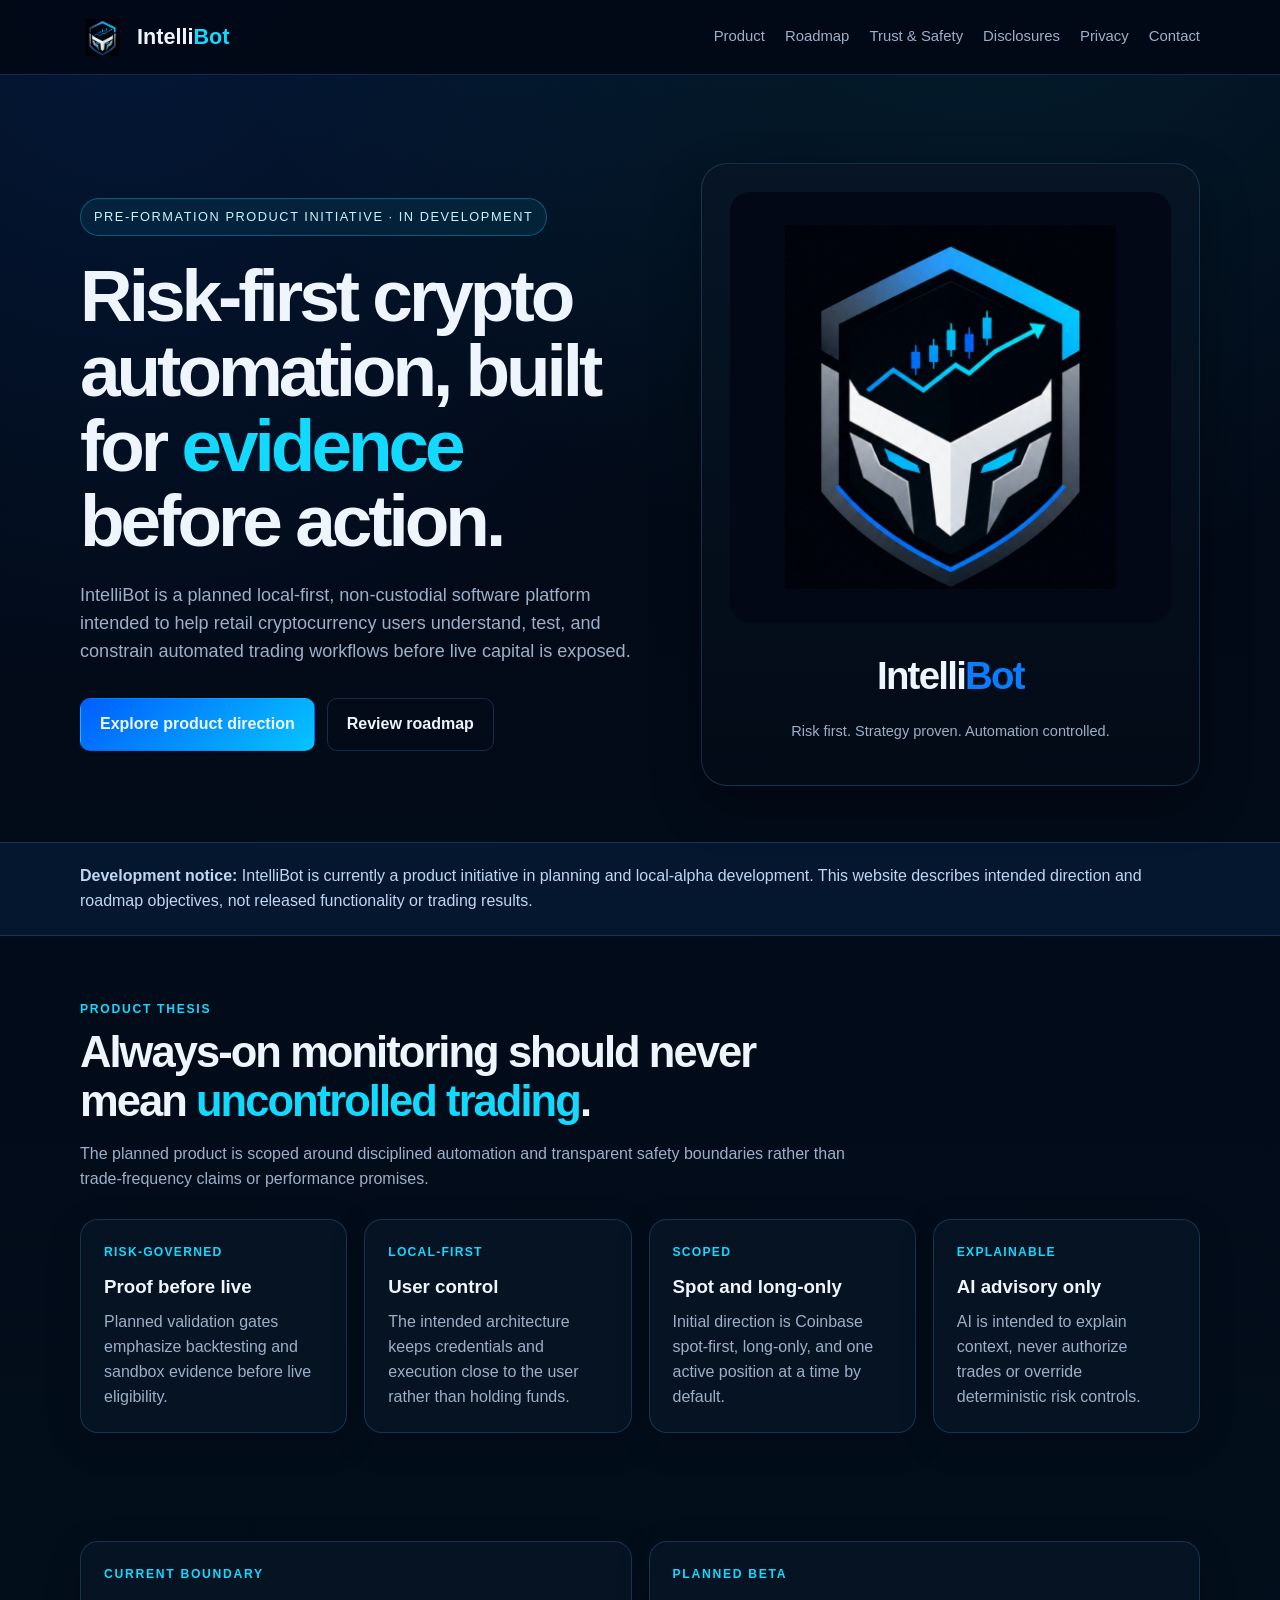
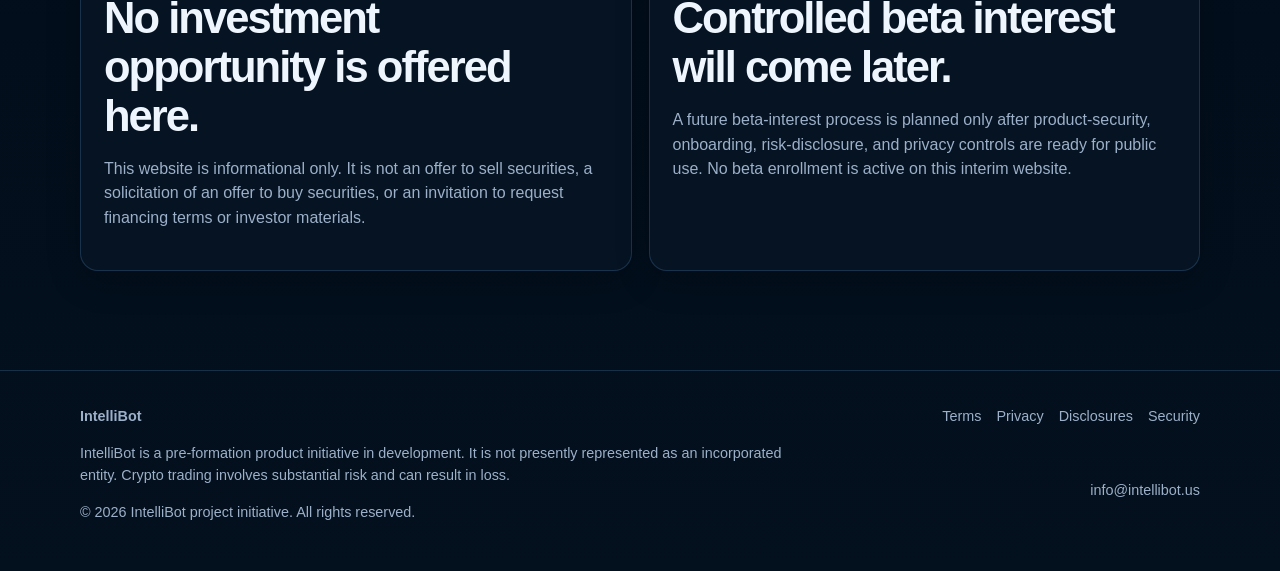
==== index.html @ dc8e767e "initial commit initial commit" ====
<!doctype html>
<html lang="en">
<head>
<meta charset="utf-8"><meta name="viewport" content="width=device-width, initial-scale=1">
<title>Risk-First Crypto Automation in Development | IntelliBot</title>
<meta name="description" content="IntelliBot is a pre-formation risk-first crypto automation product initiative in development.">
<link rel="icon" href="assets/favicon.png">
<link rel="stylesheet" href="assets/style.css">
</head>
<body>
<header class="site-header">
  <nav class="wrap nav-shell" aria-label="Primary navigation">
    <a class="brand" href="./" aria-label="IntelliBot home">
      <img src="assets/intellibot-emblem.png" alt="">
      <span>Intelli<strong>Bot</strong></span>
    </a>
    <button class="mobile-toggle" type="button" aria-expanded="false" aria-controls="site-navigation" data-nav-toggle>
      <span class="sr-only">Open navigation menu</span>
      <span class="hamburger" aria-hidden="true"><span></span><span></span><span></span></span>
    </button>
    <div class="links" id="site-navigation" data-mobile-nav>
      <a href="product/">Product</a>
      <a href="roadmap/">Roadmap</a>
      <a href="trust/">Trust &amp; Safety</a>
      <a href="disclosures/">Disclosures</a>
      <a href="privacy/">Privacy</a>
      <a href="contact/">Contact</a>
    </div>
  </nav>
</header>

<main>
<section class="hero">
 <div class="wrap hero-grid">
  <div>
   <span class="chip">Pre-formation product initiative · In development</span>
   <h1>Risk-first crypto automation, built for <span>evidence</span> before action.</h1>
   <p class="lead">IntelliBot is a planned local-first, non-custodial software platform intended to help retail cryptocurrency users understand, test, and constrain automated trading workflows before live capital is exposed.</p>
   <div class="actions"><a class="btn primary" href="product/">Explore product direction</a><a class="btn" href="roadmap/">Review roadmap</a></div>
  </div>
  <div class="logo-card">
    <img src="assets/intellibot-emblem.png" alt="IntelliBot risk-first automation emblem">
    <div class="wordmark">Intelli<strong>Bot</strong></div>
    <p class="subtle">Risk first. Strategy proven. Automation controlled.</p>
  </div>
 </div>
</section>
<div class="banner"><div class="wrap"><strong>Development notice:</strong> IntelliBot is currently a product initiative in planning and local-alpha development. This website describes intended direction and roadmap objectives, not released functionality or trading results.</div></div>
<section>
 <div class="wrap">
  <div class="section-heading"><div class="kicker">Product thesis</div><h2>Always-on monitoring should never mean <span>uncontrolled trading</span>.</h2><p>The planned product is scoped around disciplined automation and transparent safety boundaries rather than trade-frequency claims or performance promises.</p></div>
  <div class="grid four">
   <article class="card"><div class="tag">Risk-governed</div><h3>Proof before live</h3><p>Planned validation gates emphasize backtesting and sandbox evidence before live eligibility.</p></article>
   <article class="card"><div class="tag">Local-first</div><h3>User control</h3><p>The intended architecture keeps credentials and execution close to the user rather than holding funds.</p></article>
   <article class="card"><div class="tag">Scoped</div><h3>Spot and long-only</h3><p>Initial direction is Coinbase spot-first, long-only, and one active position at a time by default.</p></article>
   <article class="card"><div class="tag">Explainable</div><h3>AI advisory only</h3><p>AI is intended to explain context, never authorize trades or override deterministic risk controls.</p></article>
  </div>
 </div>
</section>
<section>
 <div class="wrap grid two">
  <div class="panel"><div class="kicker">Current boundary</div><h2>No investment opportunity is offered here.</h2><p>This website is informational only. It is not an offer to sell securities, a solicitation of an offer to buy securities, or an invitation to request financing terms or investor materials.</p></div>
  <div class="panel"><div class="kicker">Planned beta</div><h2>Controlled beta interest will come later.</h2><p>A future beta-interest process is planned only after product-security, onboarding, risk-disclosure, and privacy controls are ready for public use. No beta enrollment is active on this interim website.</p></div>
 </div>
</section>
</main>

<footer>
 <div class="wrap footer-grid">
  <div>
   <strong>IntelliBot</strong>
   <p>IntelliBot is a pre-formation product initiative in development. It is not presently represented as an incorporated entity. Crypto trading involves substantial risk and can result in loss.</p>
   <p>© 2026 IntelliBot project initiative. All rights reserved.</p>
  </div>
  <div class="footer-links"><a href="terms/">Terms</a><a href="privacy/">Privacy</a><a href="disclosures/">Disclosures</a><a href="trust/">Security</a><a href="mailto:info@intellibot.us">info@intellibot.us</a></div>
 </div>
</footer>
<script src="assets/navigation.js" defer></script></body></html>
---- assets/style.css ----
:root {
  --bg: #020816;
  --panel: #071525;
  --panel2: #091c30;
  --line: rgba(78, 132, 182, .28);
  --text: #eef5fd;
  --muted: #9cb0c9;
  --blue: #0b78ff;
  --cyan: #13d9ff;
  --green: #38d996;
  --warning: #ffc85c;
  --max: 1120px;
  --shadow: 0 20px 50px rgba(0,0,0,.32);
}
* { box-sizing: border-box; }
html { scroll-behavior: smooth; }
body {
  margin: 0; color: var(--text); font-family: Inter, Segoe UI, Arial, sans-serif;
  background: radial-gradient(circle at 76% -10%, rgba(19,217,255,.13), transparent 31%),
              radial-gradient(circle at 10% 0%, rgba(11,120,255,.14), transparent 28%),
              linear-gradient(180deg, #020816 0%, #03101d 100%);
  line-height: 1.55;
}
a { color: inherit; text-decoration: none; }
a.inline { color: var(--cyan); }
.wrap { width: min(var(--max), calc(100% - 42px)); margin: 0 auto; }
.site-header {
  position: sticky; top: 0; z-index: 10; background: rgba(2,8,22,.9);
  backdrop-filter: blur(15px); border-bottom: 1px solid var(--line);
}
.nav-shell { min-height: 74px; display:flex; align-items:center; justify-content:space-between; gap:20px; position:relative; }
.brand { display:flex; align-items:center; gap:12px; font-size:1.35rem; font-weight:760; }
.brand img { width:45px; height:45px; object-fit:cover; border-radius:10px; }
.brand strong { color: var(--cyan); }
.links { display:flex; flex-wrap:wrap; gap:20px; font-size:.93rem; color:var(--muted); align-items:center; }
.links a { min-height:44px; display:inline-flex; align-items:center; }
.links a:hover, .links a:focus-visible { color:var(--text); }
.mobile-toggle { display:none; min-height:46px; min-width:46px; align-items:center; justify-content:center; border:1px solid var(--line); border-radius:11px; background:rgba(7,21,37,.9); color:var(--text); cursor:pointer; }
.hamburger { width:21px; display:grid; gap:4px; }
.hamburger span { display:block; height:2px; background:var(--cyan); border-radius:99px; transition:transform .16s ease, opacity .16s ease; }
.mobile-toggle[aria-expanded="true"] .hamburger span:nth-child(1) { transform:translateY(6px) rotate(45deg); }
.mobile-toggle[aria-expanded="true"] .hamburger span:nth-child(2) { opacity:0; }
.mobile-toggle[aria-expanded="true"] .hamburger span:nth-child(3) { transform:translateY(-6px) rotate(-45deg); }
.sr-only { position:absolute; width:1px; height:1px; padding:0; margin:-1px; overflow:hidden; clip:rect(0,0,0,0); white-space:nowrap; border:0; }
.hero { padding:88px 0 56px; }
.hero-grid { display:grid; grid-template-columns:1.06fr .94fr; gap:58px; align-items:center; }
.chip {
  display:inline-block; font-size:.8rem; text-transform:uppercase; letter-spacing:.12em;
  color:#c5f6ff; border:1px solid rgba(19,217,255,.32); background:rgba(19,217,255,.08);
  padding:8px 13px; border-radius:999px; margin-bottom:22px;
}
h1 { margin:0; font-size:clamp(2.55rem,5.7vw,4.85rem); line-height:1.03; letter-spacing:-.055em; }
h1 span, h2 span { color:var(--cyan); }
h2 { margin:0; font-size:clamp(1.85rem,3.4vw,2.75rem); line-height:1.12; letter-spacing:-.045em; }
h3 { margin:0 0 8px; font-size:1.17rem; }
.lead { color:var(--muted); font-size:1.13rem; max-width:700px; margin:23px 0 0; }
.actions { display:flex; gap:12px; margin-top:33px; flex-wrap:wrap; }
.btn {
  padding:13px 19px; border-radius:10px; border:1px solid var(--line); font-weight:650;
  transition:all .17s; display:inline-flex; align-items:center; justify-content:center;
}
.btn.primary { background:linear-gradient(135deg, #005eff, #07c4ff); border-color:transparent; }
.btn:hover { transform:translateY(-1px); border-color:rgba(19,217,255,.55); }
.logo-card { border:1px solid var(--line); background:linear-gradient(180deg,rgba(7,21,37,.92),rgba(3,12,23,.92)); padding:28px; border-radius:26px; box-shadow:var(--shadow); text-align:center; }
.logo-card img { width:min(100%, 450px); max-height:430px; object-fit:cover; border-radius:20px; }
.wordmark { font-size:clamp(2.1rem,3vw,2.65rem); font-weight:760; letter-spacing:-.045em; margin-top:16px; }
.wordmark strong { color:#087dff; }
.notice { border:1px solid rgba(255,200,92,.34); background:rgba(255,200,92,.08); border-radius:15px; color:#e9d5a9; padding:17px 19px; }
.notice strong { color:var(--warning); }
section { padding:54px 0; }
.section-heading { max-width:790px; margin-bottom:28px; }
.kicker { color:var(--cyan); font-size:.76rem; font-weight:700; letter-spacing:.14em; text-transform:uppercase; margin-bottom:10px; }
.section-heading p, .card p, .panel p { color:var(--muted); }
.grid { display:grid; gap:17px; }
.two { grid-template-columns:repeat(2, minmax(0, 1fr)); }
.three { grid-template-columns:repeat(3, minmax(0, 1fr)); }
.four { grid-template-columns:repeat(4, minmax(0, 1fr)); }
.card, .panel { background:rgba(7,21,37,.82); border:1px solid var(--line); border-radius:18px; padding:23px; box-shadow:0 10px 35px rgba(0,0,0,.18); }
.card p { margin:9px 0 0; }
.tag { color:var(--cyan); font-size:.76rem; text-transform:uppercase; letter-spacing:.1em; font-weight:700; margin-bottom:10px; }
ul.clean { list-style:none; margin:17px 0 0; padding:0; display:grid; gap:11px; color:var(--muted); }
ul.clean li { position:relative; padding-left:23px; }
ul.clean li::before { content:""; position:absolute; left:0; top:.62em; width:8px; height:8px; border-radius:99px; background:linear-gradient(135deg,var(--blue),var(--cyan)); }
.table { overflow:auto; border-radius:18px; border:1px solid var(--line); }
table { width:100%; border-collapse:collapse; min-width:690px; background:rgba(7,21,37,.82); }
th, td { text-align:left; padding:15px 16px; border-bottom:1px solid var(--line); vertical-align:top; }
th { color:#d5e8fd; text-transform:uppercase; font-size:.78rem; letter-spacing:.09em; background:rgba(9,28,48,.86); }
td { color:var(--muted); }
.banner { margin:0 0 10px; padding:21px 0; border-top:1px solid var(--line); border-bottom:1px solid var(--line); background:rgba(8,31,61,.62); color:#bfd7f3; }
footer { border-top:1px solid var(--line); margin-top:45px; padding:34px 0; color:var(--muted); font-size:.9rem; }
.footer-grid { display:grid; grid-template-columns:1.35fr .65fr; gap:26px; }
.footer-links { display:flex; gap:15px; flex-wrap:wrap; justify-content:flex-end; }
.page-head { padding:74px 0 40px; }
.page-head .lead { max-width:840px; }
.subtle { color:var(--muted); font-size:.91rem; }


/* Responsive behavior: the layout adapts to viewport width rather than guessing device type. */
@media (max-width: 900px) {
  body.nav-open { overflow: hidden; }
  .wrap { width: min(var(--max), calc(100% - 32px)); }
  .nav-shell { min-height: 70px; }
  .mobile-toggle { display:inline-flex; }
  .links {
    display:none;
    position:absolute;
    top:calc(100% + 10px);
    left:0;
    right:0;
    flex-direction:column;
    align-items:stretch;
    gap:4px;
    padding:10px;
    background:rgba(4,13,26,.98);
    border:1px solid var(--line);
    border-radius:15px;
    box-shadow:var(--shadow);
  }
  .links.open { display:flex; }
  .links a {
    padding:10px 12px;
    border-radius:9px;
    color:var(--muted);
  }
  .links a:hover, .links a:focus-visible {
    color:var(--text);
    background:rgba(13,126,255,.12);
  }
  .hero { padding:46px 0 42px; }
  .hero-grid, .two, .three, .four, .footer-grid { grid-template-columns:1fr; }
  .hero-grid { gap:32px; }
  .hero-grid > div:first-child { order:2; }
  .hero-grid .logo-card { order:1; padding:20px; max-width:540px; margin:0 auto; }
  .logo-card img { max-height:330px; }
  .section-heading { margin-bottom:23px; }
  section { padding:42px 0; }
  .footer-links { justify-content:flex-start; }
  .table { -webkit-overflow-scrolling:touch; position:relative; }
  table { min-width:620px; }
}

@media (max-width: 600px) {
  .wrap { width:calc(100% - 26px); }
  .brand { font-size:1.2rem; }
  .brand img { width:42px; height:42px; }
  .hero { padding:32px 0 34px; }
  h1 { font-size:clamp(2.05rem, 11.5vw, 2.75rem); }
  h2 { font-size:clamp(1.55rem, 8vw, 2rem); }
  .lead { font-size:1rem; line-height:1.55; margin-top:18px; }
  .chip { font-size:.69rem; letter-spacing:.09em; padding:7px 10px; margin-bottom:17px; }
  .actions { display:grid; margin-top:25px; }
  .btn { width:100%; min-height:49px; }
  .logo-card { border-radius:20px; }
  .logo-card img { max-height:250px; }
  .wordmark { font-size:2.05rem; }
  .card, .panel { padding:19px; border-radius:15px; }
  .notice { padding:14px 15px; font-size:.91rem; }
  .banner { font-size:.9rem; padding:16px 0; }
  section { padding:34px 0; }
  th, td { padding:12px 13px; font-size:.92rem; }
  table { min-width:560px; }
  footer { margin-top:30px; padding:27px 0; }
}

@media (prefers-reduced-motion: reduce) {
  *, *::before, *::after { scroll-behavior:auto; transition:none !important; animation:none !important; }
}
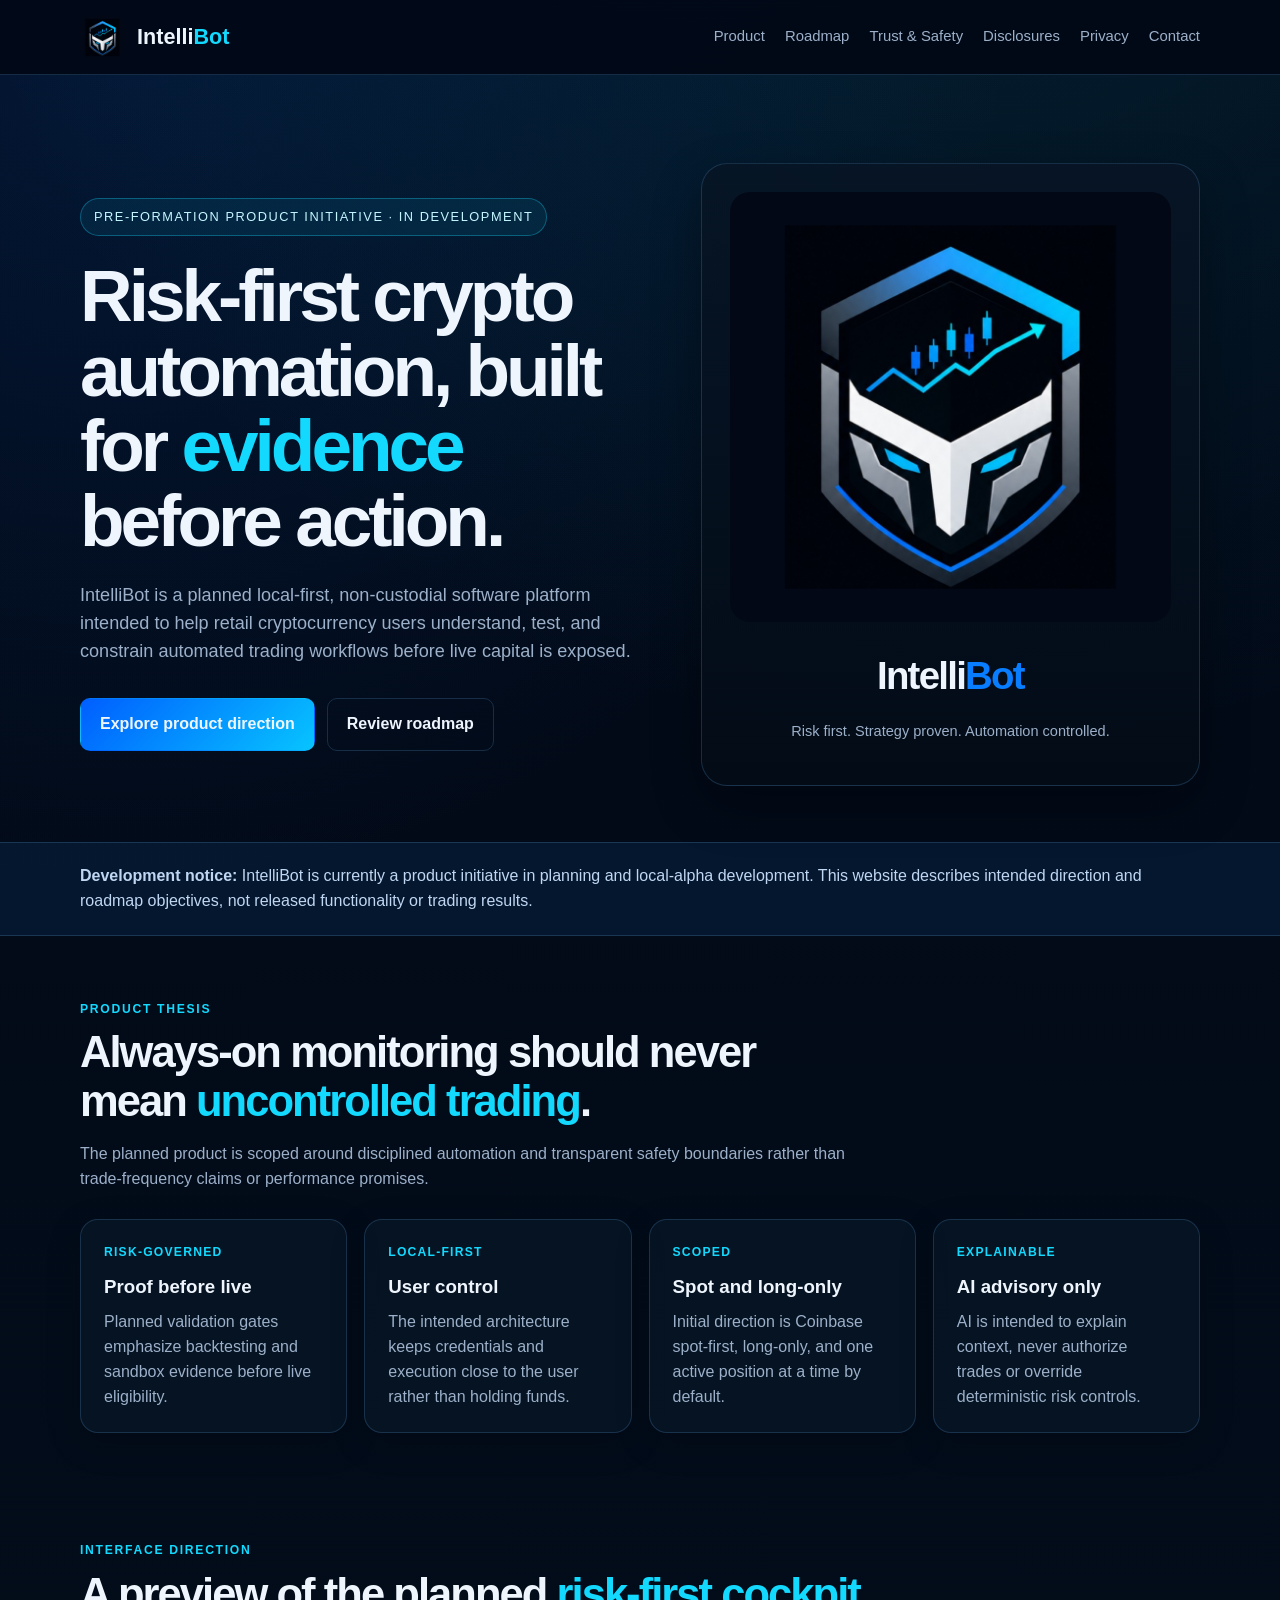
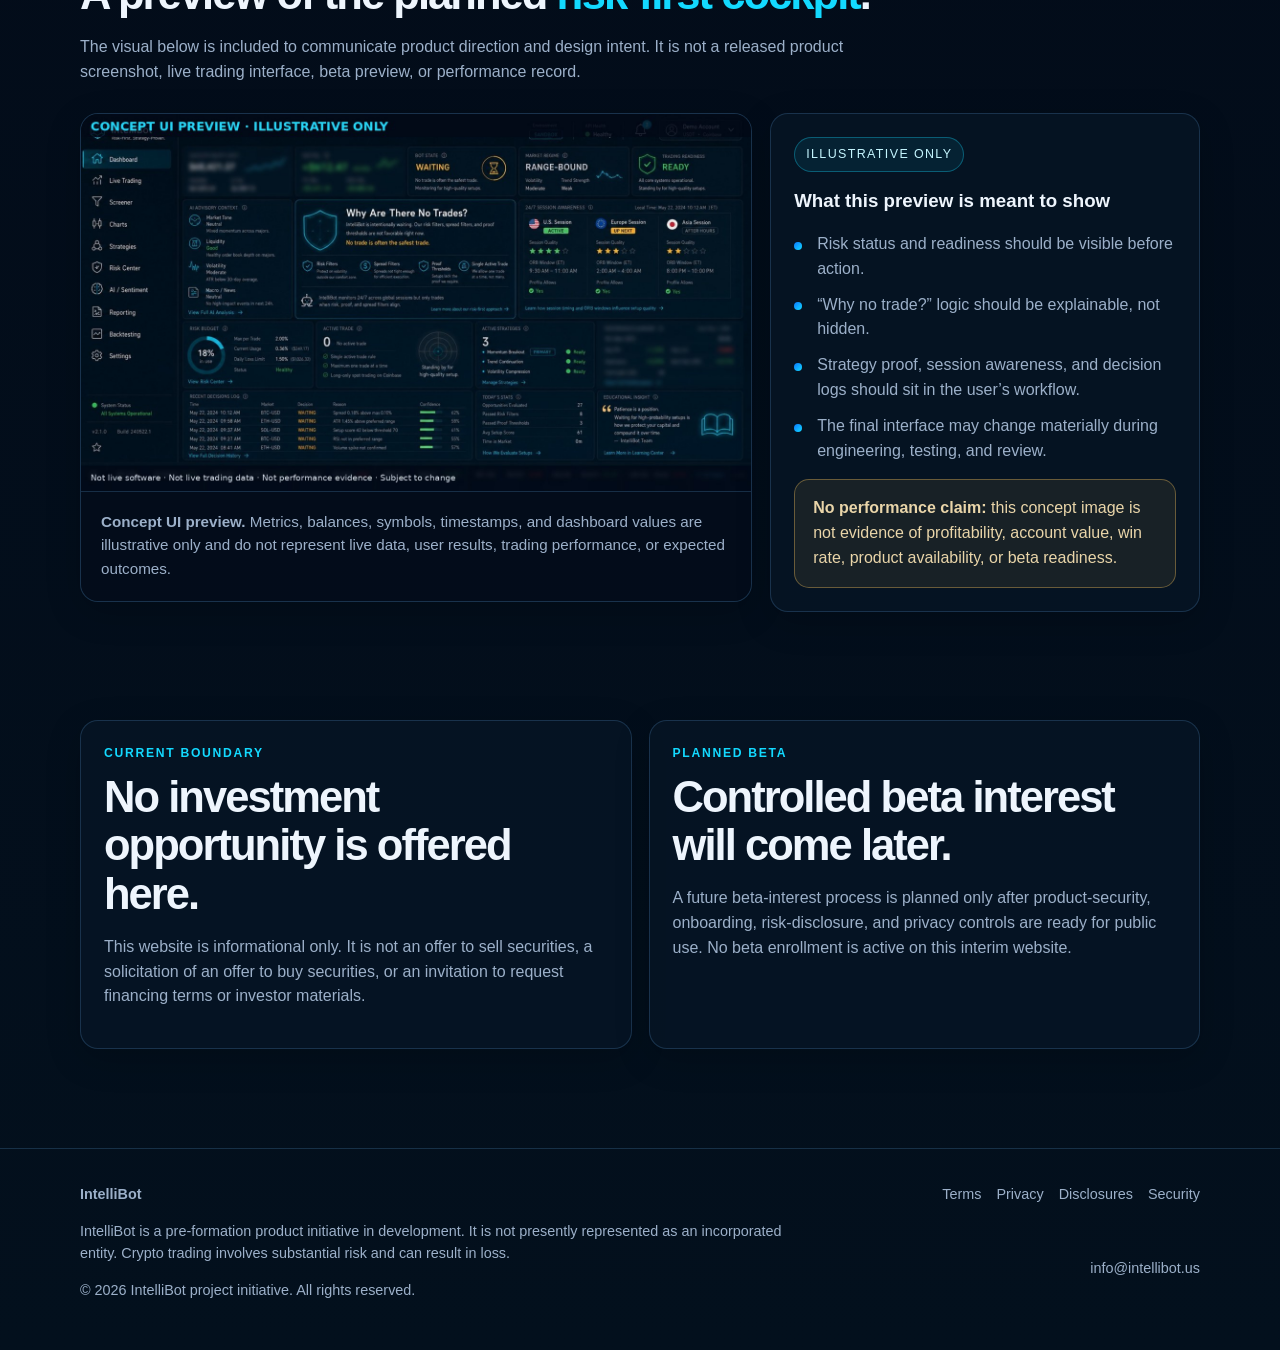
==== commit 6b4a2bbc: "third commit third commit" ====
--- a/index.html
+++ b/index.html
@@ -57,6 +57,34 @@
   </div>
  </div>
 </section>
+
+<section>
+ <div class="wrap">
+  <div class="section-heading">
+    <div class="kicker">Interface direction</div>
+    <h2>A preview of the planned <span>risk-first cockpit</span>.</h2>
+    <p>The visual below is included to communicate product direction and design intent. It is not a released product screenshot, live trading interface, beta preview, or performance record.</p>
+  </div>
+  <div class="concept-grid">
+    <article class="panel visual-panel">
+      <img class="concept-image" src="assets/interface-concept-dashboard.jpg" alt="Concept UI preview of IntelliBot dashboard direction with illustrative trading cockpit layout">
+      <div class="visual-caption"><strong>Concept UI preview.</strong> Metrics, balances, symbols, timestamps, and dashboard values are illustrative only and do not represent live data, user results, trading performance, or expected outcomes.</div>
+    </article>
+    <aside class="panel">
+      <div class="concept-label">Illustrative only</div>
+      <h3>What this preview is meant to show</h3>
+      <ul class="clean">
+        <li>Risk status and readiness should be visible before action.</li>
+        <li>“Why no trade?” logic should be explainable, not hidden.</li>
+        <li>Strategy proof, session awareness, and decision logs should sit in the user’s workflow.</li>
+        <li>The final interface may change materially during engineering, testing, and review.</li>
+      </ul>
+      <div class="concept-disclaimer"><strong>No performance claim:</strong> this concept image is not evidence of profitability, account value, win rate, product availability, or beta readiness.</div>
+    </aside>
+  </div>
+ </div>
+</section>
+
 <section>
  <div class="wrap grid two">
   <div class="panel"><div class="kicker">Current boundary</div><h2>No investment opportunity is offered here.</h2><p>This website is informational only. It is not an offer to sell securities, a solicitation of an offer to buy securities, or an invitation to request financing terms or investor materials.</p></div>
--- a/assets/style.css
+++ b/assets/style.css
@@ -165,3 +165,146 @@
 @media (prefers-reduced-motion: reduce) {
   *, *::before, *::after { scroll-behavior:auto; transition:none !important; animation:none !important; }
 }
+
+
+/* V5 product and roadmap professional-page extensions */
+.pro-head { padding-bottom: 32px; }
+.status-strip {
+  display:grid;
+  grid-template-columns:repeat(4, minmax(0, 1fr));
+  gap:12px;
+  margin-top:32px;
+}
+.status-strip > div {
+  border:1px solid var(--line);
+  border-radius:16px;
+  padding:16px;
+  background:linear-gradient(180deg, rgba(7,21,37,.86), rgba(4,14,26,.86));
+  box-shadow:0 10px 30px rgba(0,0,0,.18);
+}
+.status-strip strong { display:block; color:#dff7ff; font-size:.82rem; text-transform:uppercase; letter-spacing:.09em; margin-bottom:7px; }
+.status-strip span { display:block; color:var(--muted); font-size:.93rem; line-height:1.45; }
+.feature-panel p + p { margin-top:12px; }
+.strong-list li { color:#c8d9ec; }
+.flow-box {
+  display:flex;
+  flex-wrap:wrap;
+  align-items:center;
+  gap:9px;
+  margin:18px 0;
+  padding:19px;
+  border:1px solid var(--line);
+  border-radius:18px;
+  background:rgba(7,21,37,.82);
+  box-shadow:0 10px 35px rgba(0,0,0,.18);
+}
+.flow-box div {
+  border:1px solid rgba(19,217,255,.28);
+  background:rgba(19,217,255,.07);
+  color:#dff7ff;
+  border-radius:999px;
+  padding:9px 12px;
+  font-size:.88rem;
+  white-space:nowrap;
+}
+.flow-box span { color:var(--cyan); opacity:.85; }
+.surface-grid .card:nth-child(7) { grid-column: span 3; }
+.feature-grid .deep-card { min-height: 210px; }
+.deep-card h3 { font-size:1.22rem; }
+.timeline { display:grid; gap:18px; }
+.timeline-item {
+  display:grid;
+  grid-template-columns:58px 1fr;
+  gap:17px;
+  align-items:start;
+}
+.timeline-marker {
+  width:46px;
+  height:46px;
+  border-radius:50%;
+  display:flex;
+  align-items:center;
+  justify-content:center;
+  color:#eafdff;
+  font-weight:800;
+  border:1px solid rgba(19,217,255,.45);
+  background:linear-gradient(135deg, rgba(11,120,255,.62), rgba(19,217,255,.28));
+  box-shadow:0 0 0 8px rgba(19,217,255,.05);
+}
+.timeline-item.current .timeline-marker { border-color:rgba(56,217,150,.6); background:linear-gradient(135deg, rgba(56,217,150,.55), rgba(19,217,255,.20)); }
+.timeline-content {
+  border:1px solid var(--line);
+  border-radius:18px;
+  padding:22px;
+  background:rgba(7,21,37,.82);
+  box-shadow:0 10px 35px rgba(0,0,0,.18);
+}
+.timeline-content p { color:var(--muted); margin:8px 0 0; }
+.timeline-content ul.clean { margin-top:14px; }
+@media (max-width: 900px) {
+  .status-strip { grid-template-columns:repeat(2, minmax(0, 1fr)); }
+  .surface-grid .card:nth-child(7) { grid-column:auto; }
+}
+@media (max-width: 600px) {
+  .status-strip { grid-template-columns:1fr; }
+  .flow-box div { white-space:normal; width:100%; }
+  .flow-box span { display:none; }
+  .timeline-item { grid-template-columns:1fr; }
+  .timeline-marker { width:42px; height:42px; }
+  .timeline-content { padding:18px; }
+}
+
+/* V6 concept UI preview additions */
+.visual-panel {
+  overflow: hidden;
+  padding: 0;
+}
+.visual-panel img,
+.concept-image {
+  display: block;
+  width: 100%;
+  height: auto;
+}
+.visual-caption {
+  padding: 18px 20px 20px;
+  color: var(--muted);
+  font-size: .95rem;
+  border-top: 1px solid var(--line);
+  background: rgba(2, 8, 22, .58);
+}
+.concept-grid {
+  display: grid;
+  grid-template-columns: minmax(0, 1.22fr) minmax(280px, .78fr);
+  gap: 18px;
+  align-items: start;
+}
+.concept-label {
+  display: inline-flex;
+  align-items: center;
+  gap: 8px;
+  color: #c5f6ff;
+  border: 1px solid rgba(19,217,255,.32);
+  background: rgba(19,217,255,.08);
+  border-radius: 999px;
+  padding: 7px 11px;
+  font-size: .78rem;
+  text-transform: uppercase;
+  letter-spacing: .11em;
+  margin-bottom: 14px;
+}
+.concept-disclaimer {
+  border: 1px solid rgba(255,200,92,.35);
+  background: rgba(255,200,92,.08);
+  color: #e9d5a9;
+  border-radius: 15px;
+  padding: 16px 18px;
+  margin-top: 16px;
+}
+.image-stack {
+  display: grid;
+  gap: 18px;
+}
+@media (max-width: 900px) {
+  .concept-grid { grid-template-columns: 1fr; }
+  .visual-caption { padding: 15px 16px 17px; }
+}
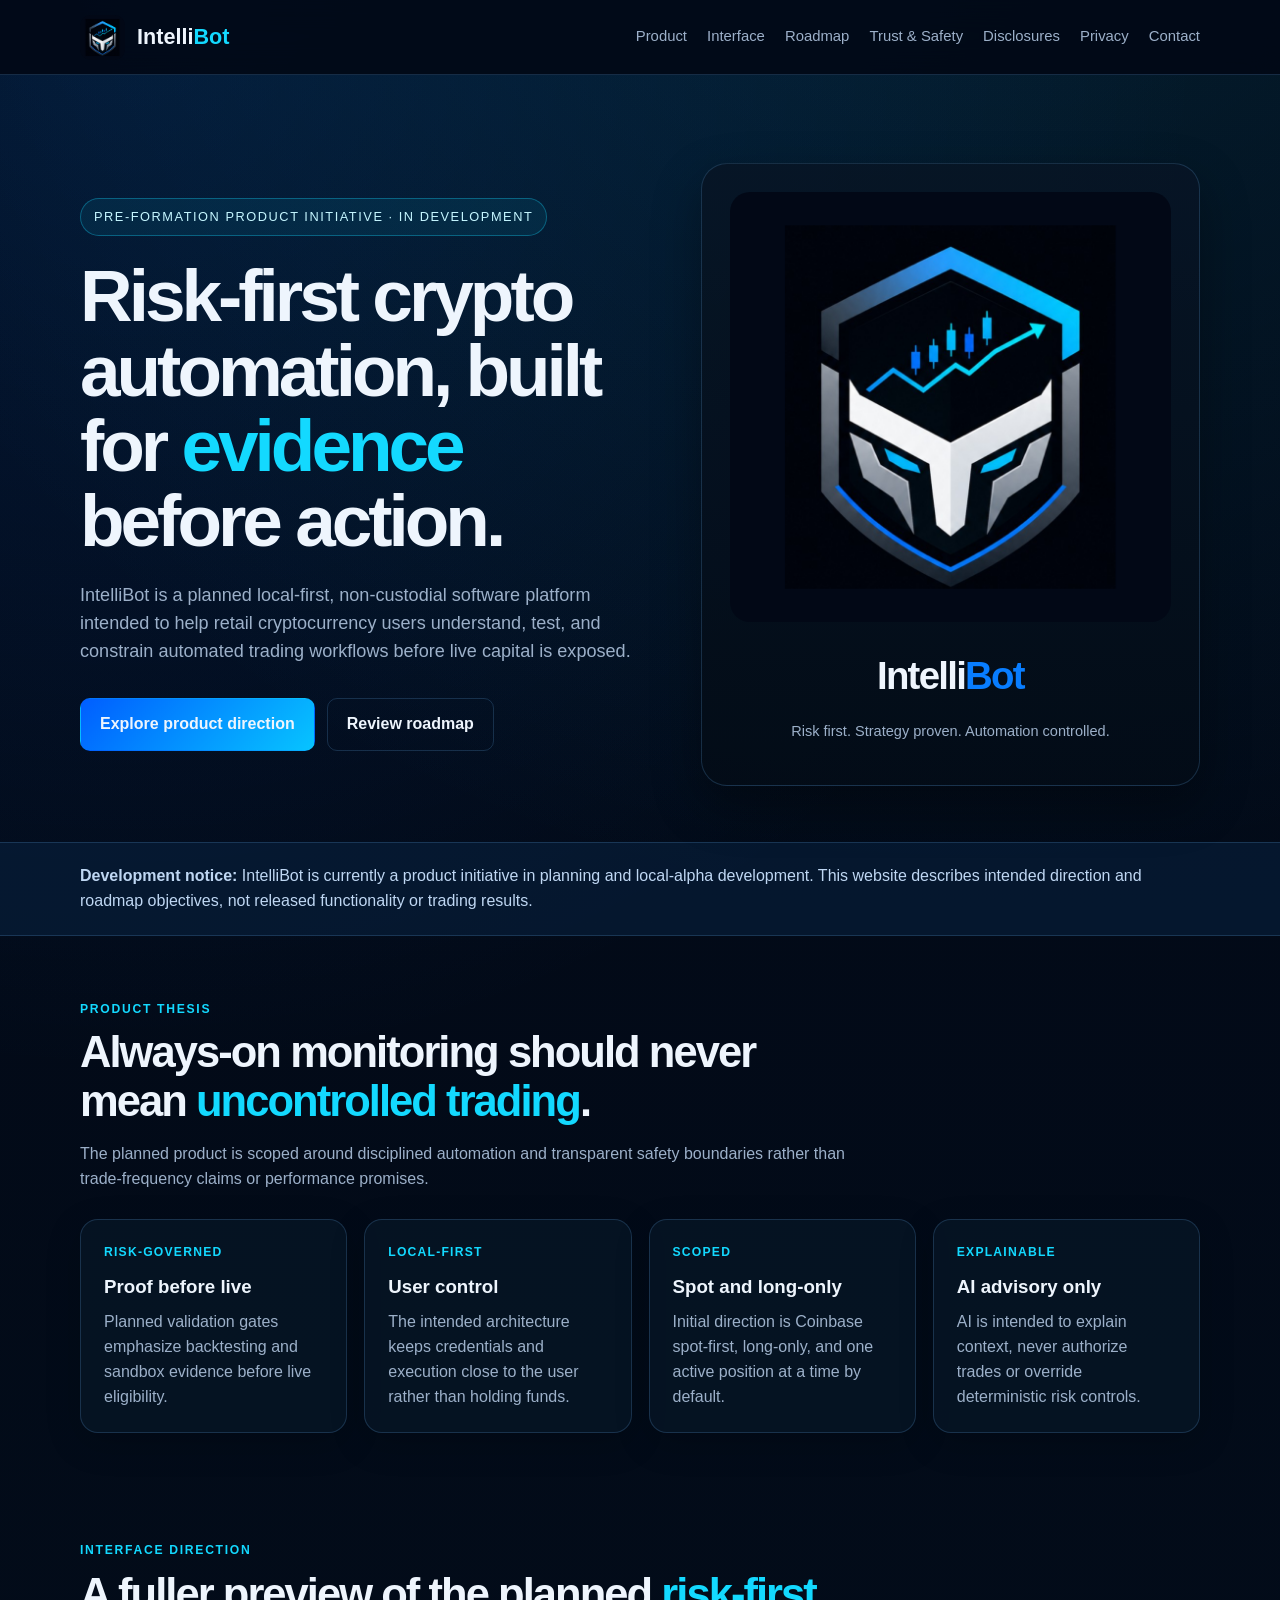
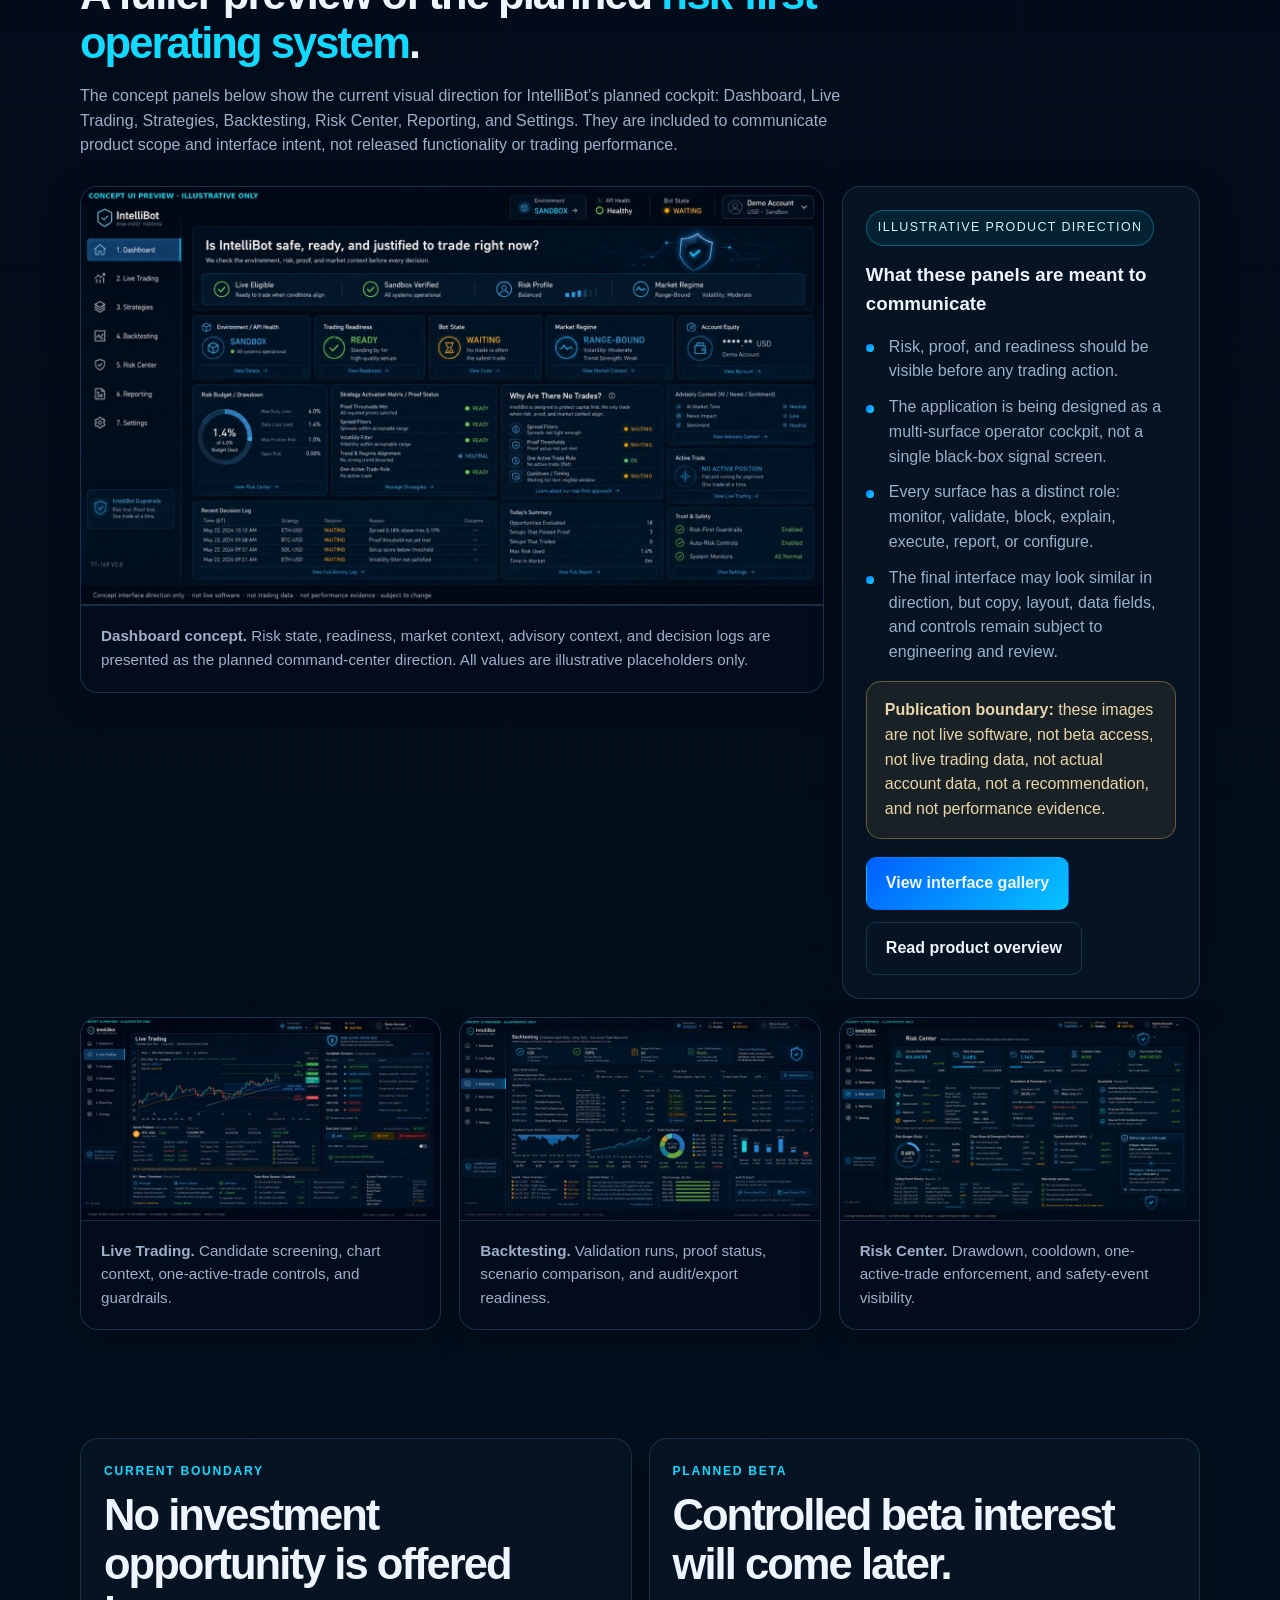
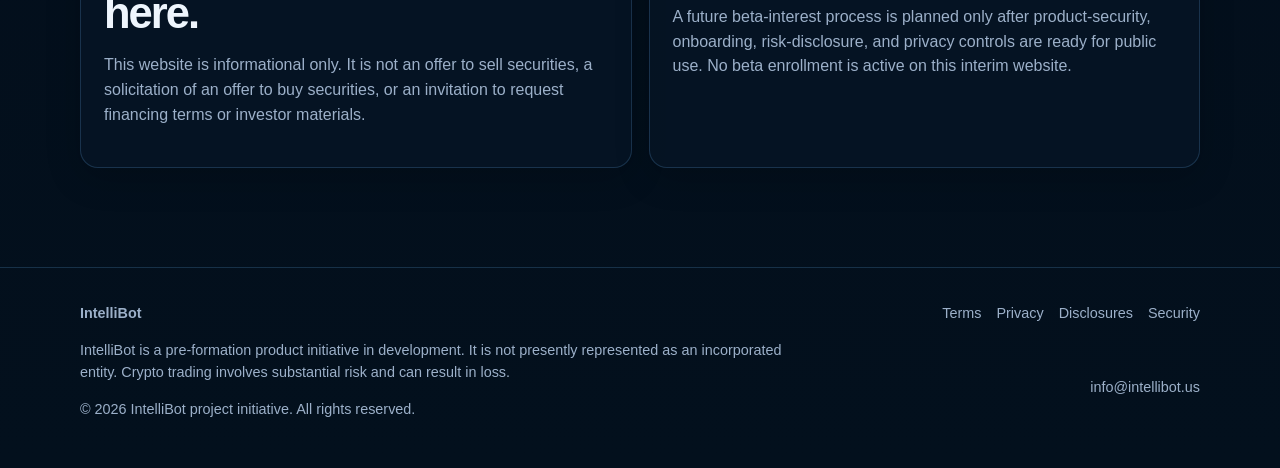
==== commit ee4fc142: "fourth commit fourth commit" ====
--- a/index.html
+++ b/index.html
@@ -20,6 +20,7 @@
     </button>
     <div class="links" id="site-navigation" data-mobile-nav>
       <a href="product/">Product</a>
+      <a href="interface/">Interface</a>
       <a href="roadmap/">Roadmap</a>
       <a href="trust/">Trust &amp; Safety</a>
       <a href="disclosures/">Disclosures</a>
@@ -62,25 +63,33 @@
  <div class="wrap">
   <div class="section-heading">
     <div class="kicker">Interface direction</div>
-    <h2>A preview of the planned <span>risk-first cockpit</span>.</h2>
-    <p>The visual below is included to communicate product direction and design intent. It is not a released product screenshot, live trading interface, beta preview, or performance record.</p>
+    <h2>A fuller preview of the planned <span>risk-first operating system</span>.</h2>
+    <p>The concept panels below show the current visual direction for IntelliBot’s planned cockpit: Dashboard, Live Trading, Strategies, Backtesting, Risk Center, Reporting, and Settings. They are included to communicate product scope and interface intent, not released functionality or trading performance.</p>
   </div>
-  <div class="concept-grid">
-    <article class="panel visual-panel">
-      <img class="concept-image" src="assets/interface-concept-dashboard.jpg" alt="Concept UI preview of IntelliBot dashboard direction with illustrative trading cockpit layout">
-      <div class="visual-caption"><strong>Concept UI preview.</strong> Metrics, balances, symbols, timestamps, and dashboard values are illustrative only and do not represent live data, user results, trading performance, or expected outcomes.</div>
+
+  <div class="showcase-grid">
+    <article class="panel visual-panel showcase-main">
+      <img class="concept-image" src="assets/concept-ui-dashboard.png" alt="Concept UI preview of IntelliBot dashboard risk and readiness cockpit" loading="lazy">
+      <div class="visual-caption"><strong>Dashboard concept.</strong> Risk state, readiness, market context, advisory context, and decision logs are presented as the planned command-center direction. All values are illustrative placeholders only.</div>
     </article>
     <aside class="panel">
-      <div class="concept-label">Illustrative only</div>
-      <h3>What this preview is meant to show</h3>
+      <div class="concept-label">Illustrative product direction</div>
+      <h3>What these panels are meant to communicate</h3>
       <ul class="clean">
-        <li>Risk status and readiness should be visible before action.</li>
-        <li>“Why no trade?” logic should be explainable, not hidden.</li>
-        <li>Strategy proof, session awareness, and decision logs should sit in the user’s workflow.</li>
-        <li>The final interface may change materially during engineering, testing, and review.</li>
+        <li>Risk, proof, and readiness should be visible before any trading action.</li>
+        <li>The application is being designed as a multi-surface operator cockpit, not a single black-box signal screen.</li>
+        <li>Every surface has a distinct role: monitor, validate, block, explain, execute, report, or configure.</li>
+        <li>The final interface may look similar in direction, but copy, layout, data fields, and controls remain subject to engineering and review.</li>
       </ul>
-      <div class="concept-disclaimer"><strong>No performance claim:</strong> this concept image is not evidence of profitability, account value, win rate, product availability, or beta readiness.</div>
+      <div class="concept-disclaimer"><strong>Publication boundary:</strong> these images are not live software, not beta access, not live trading data, not actual account data, not a recommendation, and not performance evidence.</div>
+      <div class="actions compact-actions"><a class="btn primary" href="interface/">View interface gallery</a><a class="btn" href="product/">Read product overview</a></div>
     </aside>
+  </div>
+
+  <div class="mini-gallery">
+    <article class="panel visual-panel"><img class="concept-image" src="assets/concept-ui-live-trading.png" alt="Concept UI preview of IntelliBot live trading cockpit" loading="lazy"><div class="visual-caption"><strong>Live Trading.</strong> Candidate screening, chart context, one-active-trade controls, and guardrails.</div></article>
+    <article class="panel visual-panel"><img class="concept-image" src="assets/concept-ui-backtesting.png" alt="Concept UI preview of IntelliBot backtesting and validation cockpit" loading="lazy"><div class="visual-caption"><strong>Backtesting.</strong> Validation runs, proof status, scenario comparison, and audit/export readiness.</div></article>
+    <article class="panel visual-panel"><img class="concept-image" src="assets/concept-ui-risk-center.png" alt="Concept UI preview of IntelliBot risk center cockpit" loading="lazy"><div class="visual-caption"><strong>Risk Center.</strong> Drawdown, cooldown, one-active-trade enforcement, and safety-event visibility.</div></article>
   </div>
  </div>
 </section>
--- a/assets/style.css
+++ b/assets/style.css
@@ -308,3 +308,49 @@
   .concept-grid { grid-template-columns: 1fr; }
   .visual-caption { padding: 15px 16px 17px; }
 }
+
+
+/* V7 robust concept UI gallery additions */
+.showcase-grid {
+  display: grid;
+  grid-template-columns: minmax(0, 1.35fr) minmax(300px, .65fr);
+  gap: 18px;
+  align-items: start;
+}
+.showcase-main .concept-image {
+  border-bottom: 1px solid var(--line);
+}
+.compact-actions {
+  margin-top: 18px;
+}
+.mini-gallery {
+  display: grid;
+  grid-template-columns: repeat(3, minmax(0, 1fr));
+  gap: 18px;
+  margin-top: 18px;
+}
+.interface-gallery {
+  display: grid;
+  grid-template-columns: repeat(2, minmax(0, 1fr));
+  gap: 18px;
+}
+.interface-gallery .gallery-feature {
+  grid-column: 1 / -1;
+}
+.interface-gallery .visual-caption,
+.mini-gallery .visual-caption {
+  min-height: 84px;
+}
+.visual-panel .concept-image {
+  background: rgba(0,0,0,.25);
+}
+@media (max-width: 900px) {
+  .showcase-grid,
+  .mini-gallery,
+  .interface-gallery {
+    grid-template-columns: 1fr;
+  }
+  .interface-gallery .gallery-feature {
+    grid-column: auto;
+  }
+}
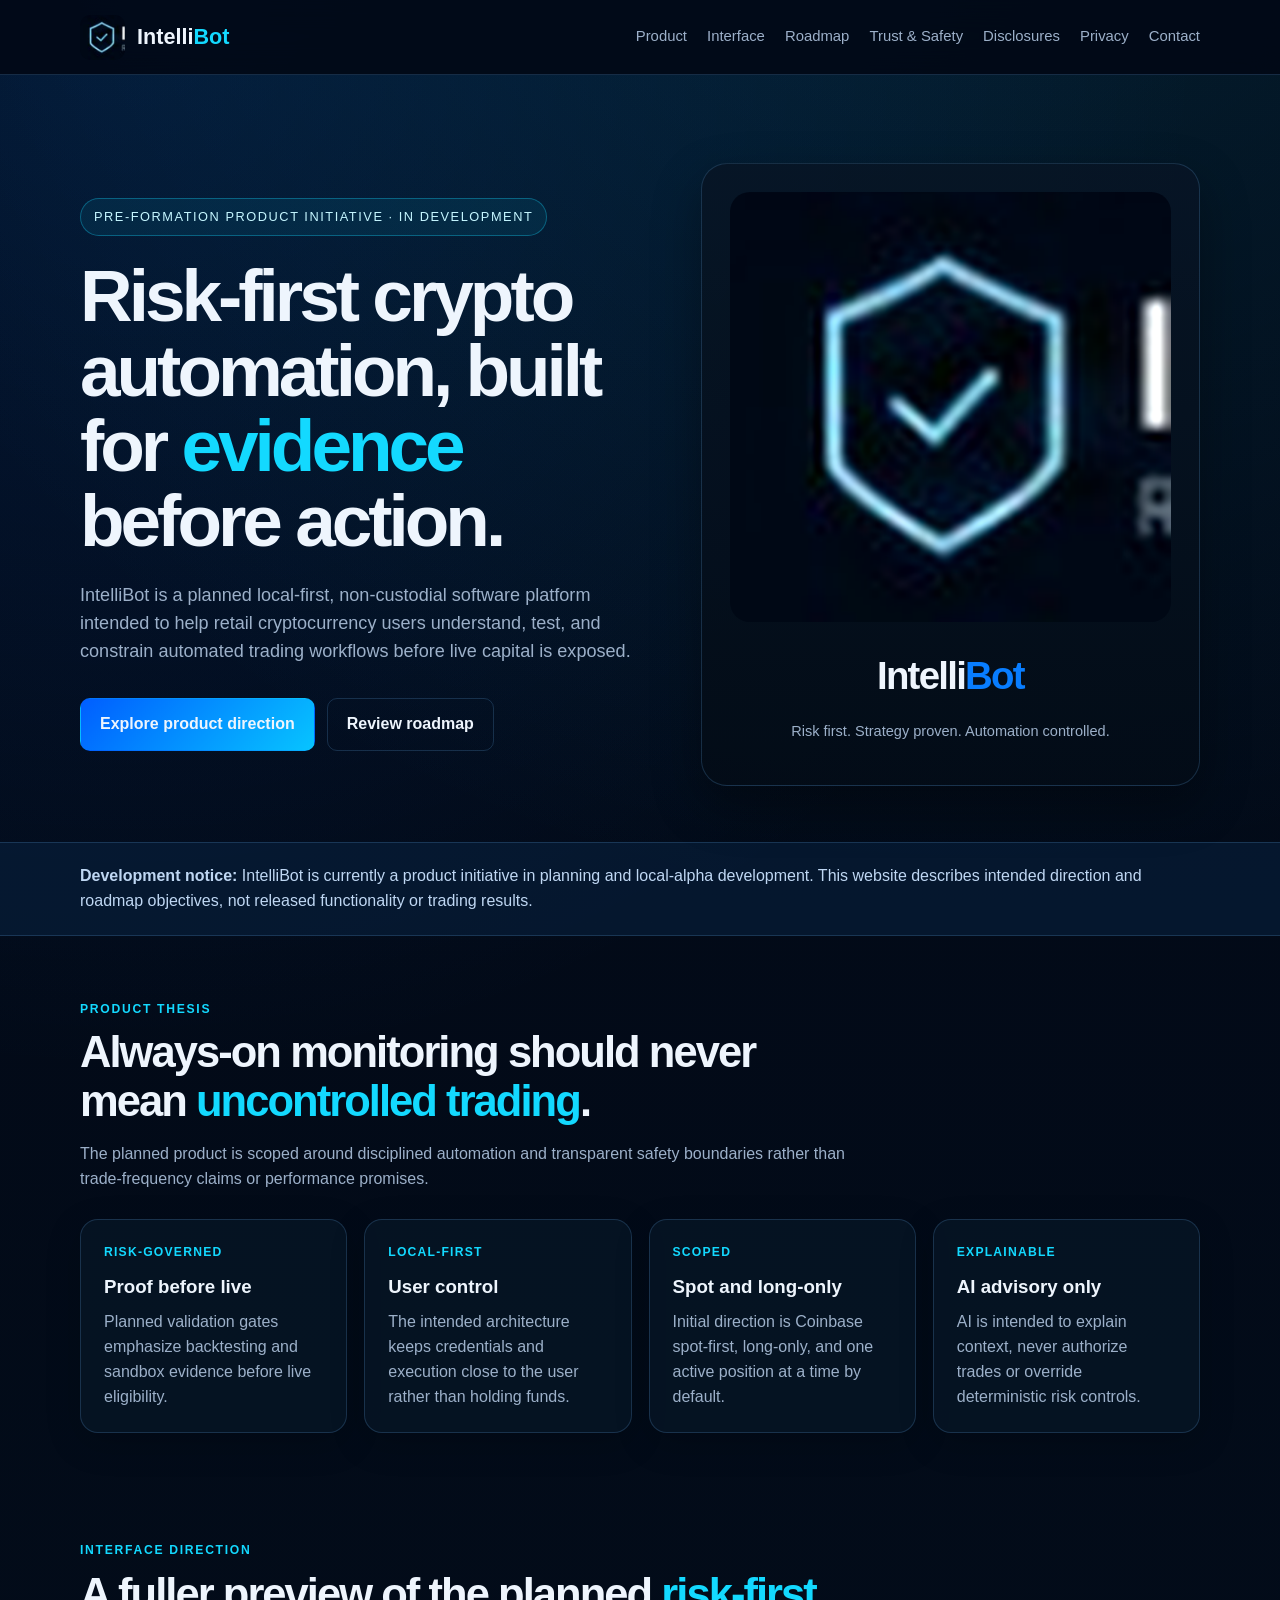
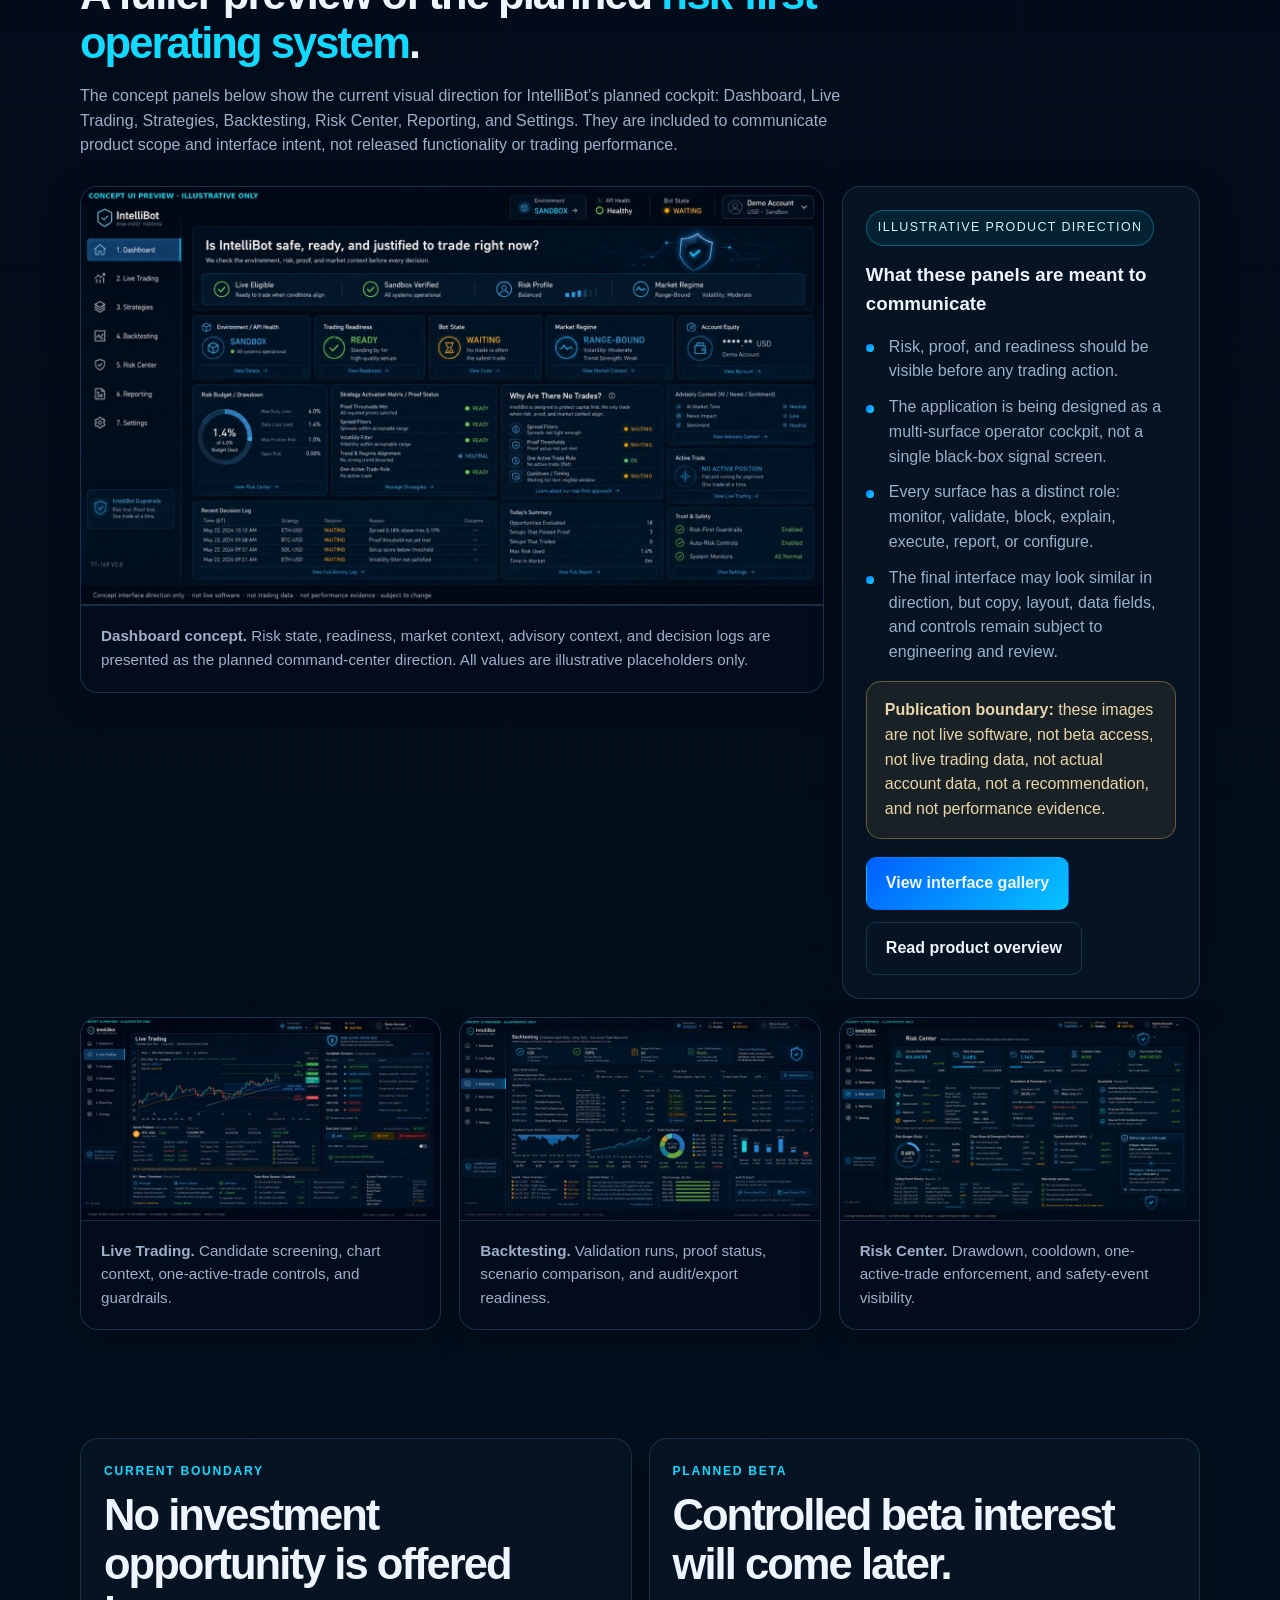
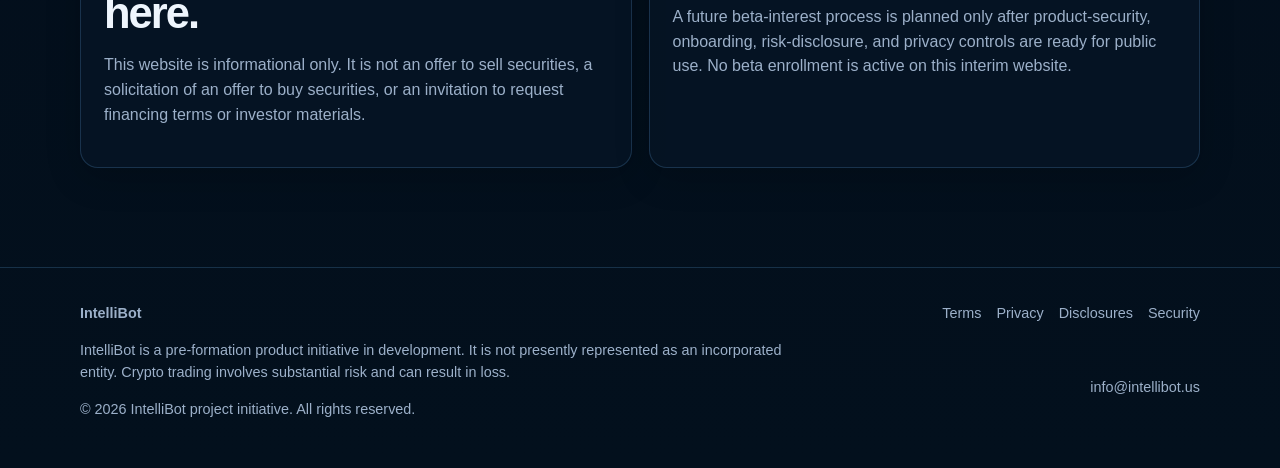
==== commit 91971d67: "fifth commit fifth commit" ====
--- a/index.html
+++ b/index.html
@@ -11,7 +11,7 @@
 <header class="site-header">
   <nav class="wrap nav-shell" aria-label="Primary navigation">
     <a class="brand" href="./" aria-label="IntelliBot home">
-      <img src="assets/intellibot-emblem.png" alt="">
+      <img src="assets/intellibot-shield-badge-tt169-v8.png" alt="">
       <span>Intelli<strong>Bot</strong></span>
     </a>
     <button class="mobile-toggle" type="button" aria-expanded="false" aria-controls="site-navigation" data-nav-toggle>
@@ -40,7 +40,7 @@
    <div class="actions"><a class="btn primary" href="product/">Explore product direction</a><a class="btn" href="roadmap/">Review roadmap</a></div>
   </div>
   <div class="logo-card">
-    <img src="assets/intellibot-emblem.png" alt="IntelliBot risk-first automation emblem">
+    <img src="assets/intellibot-shield-badge-tt169-v8.png" alt="IntelliBot risk-first automation emblem">
     <div class="wordmark">Intelli<strong>Bot</strong></div>
     <p class="subtle">Risk first. Strategy proven. Automation controlled.</p>
   </div>
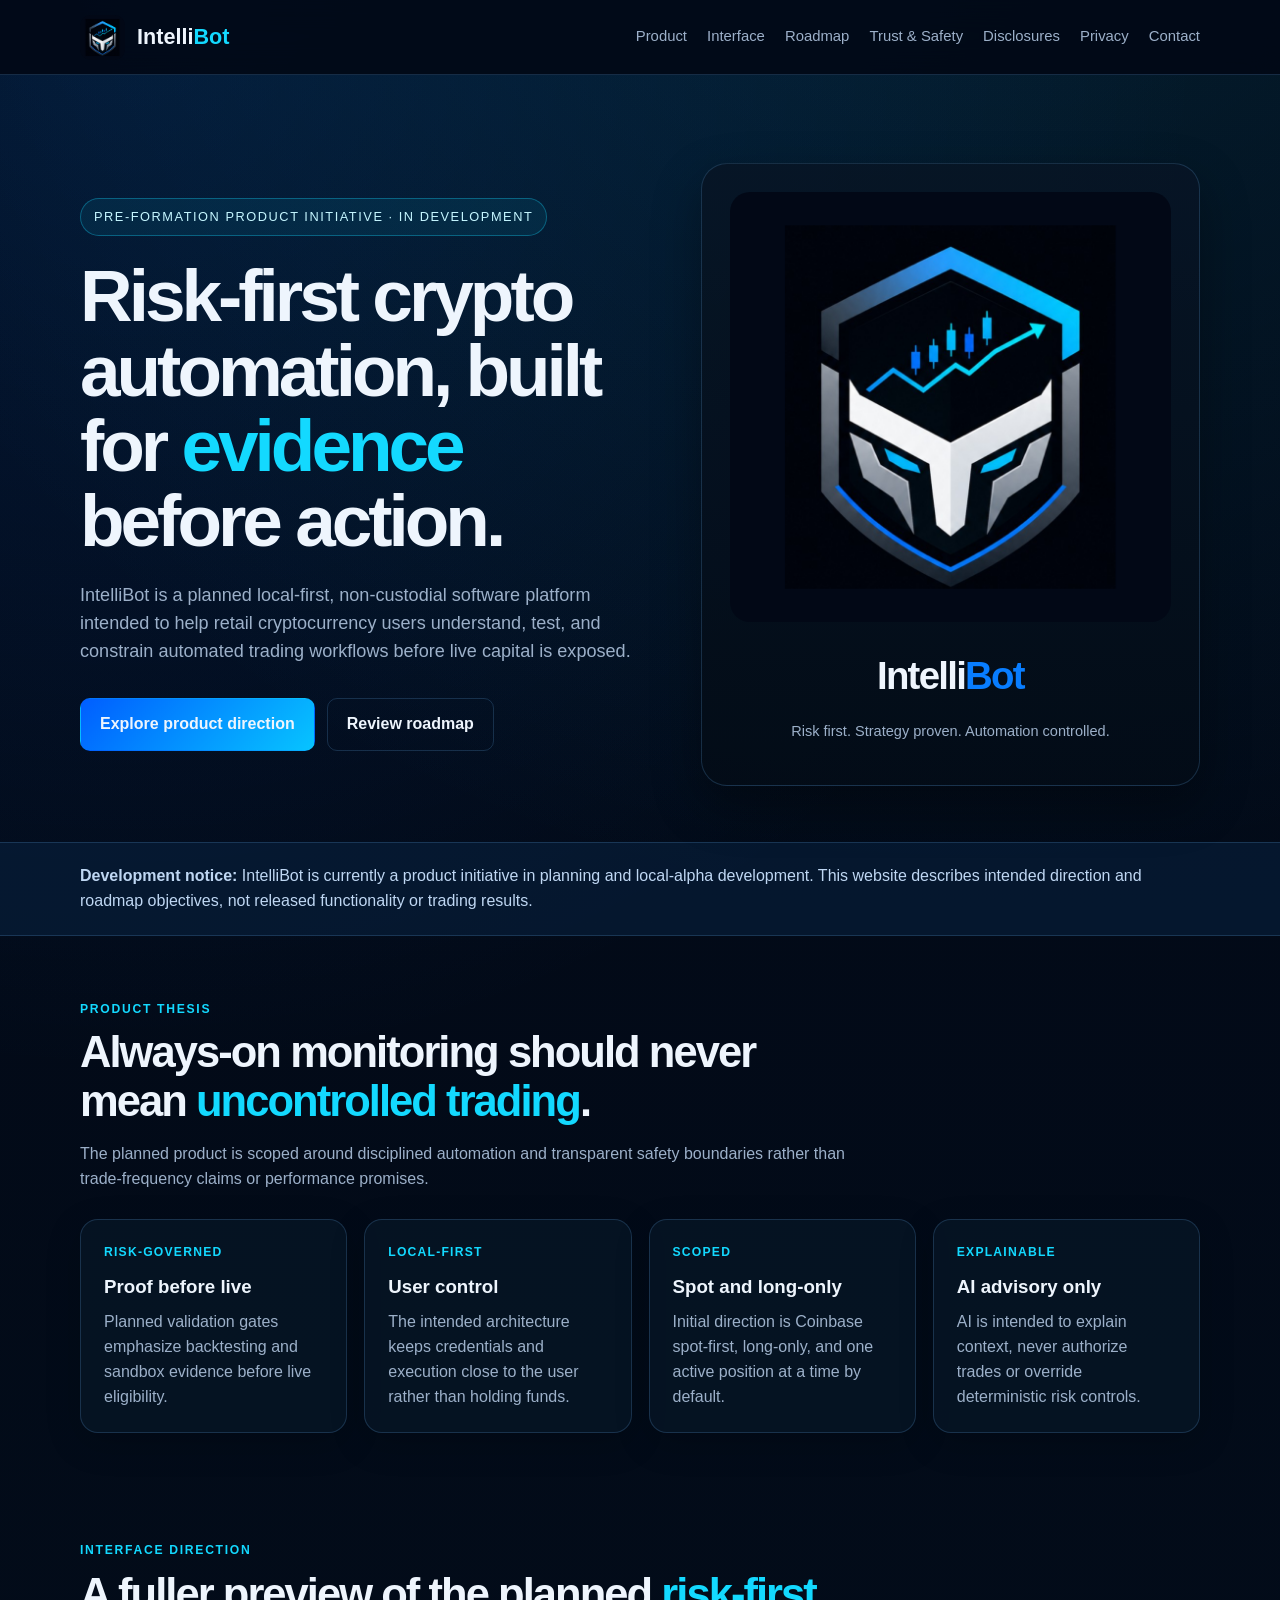
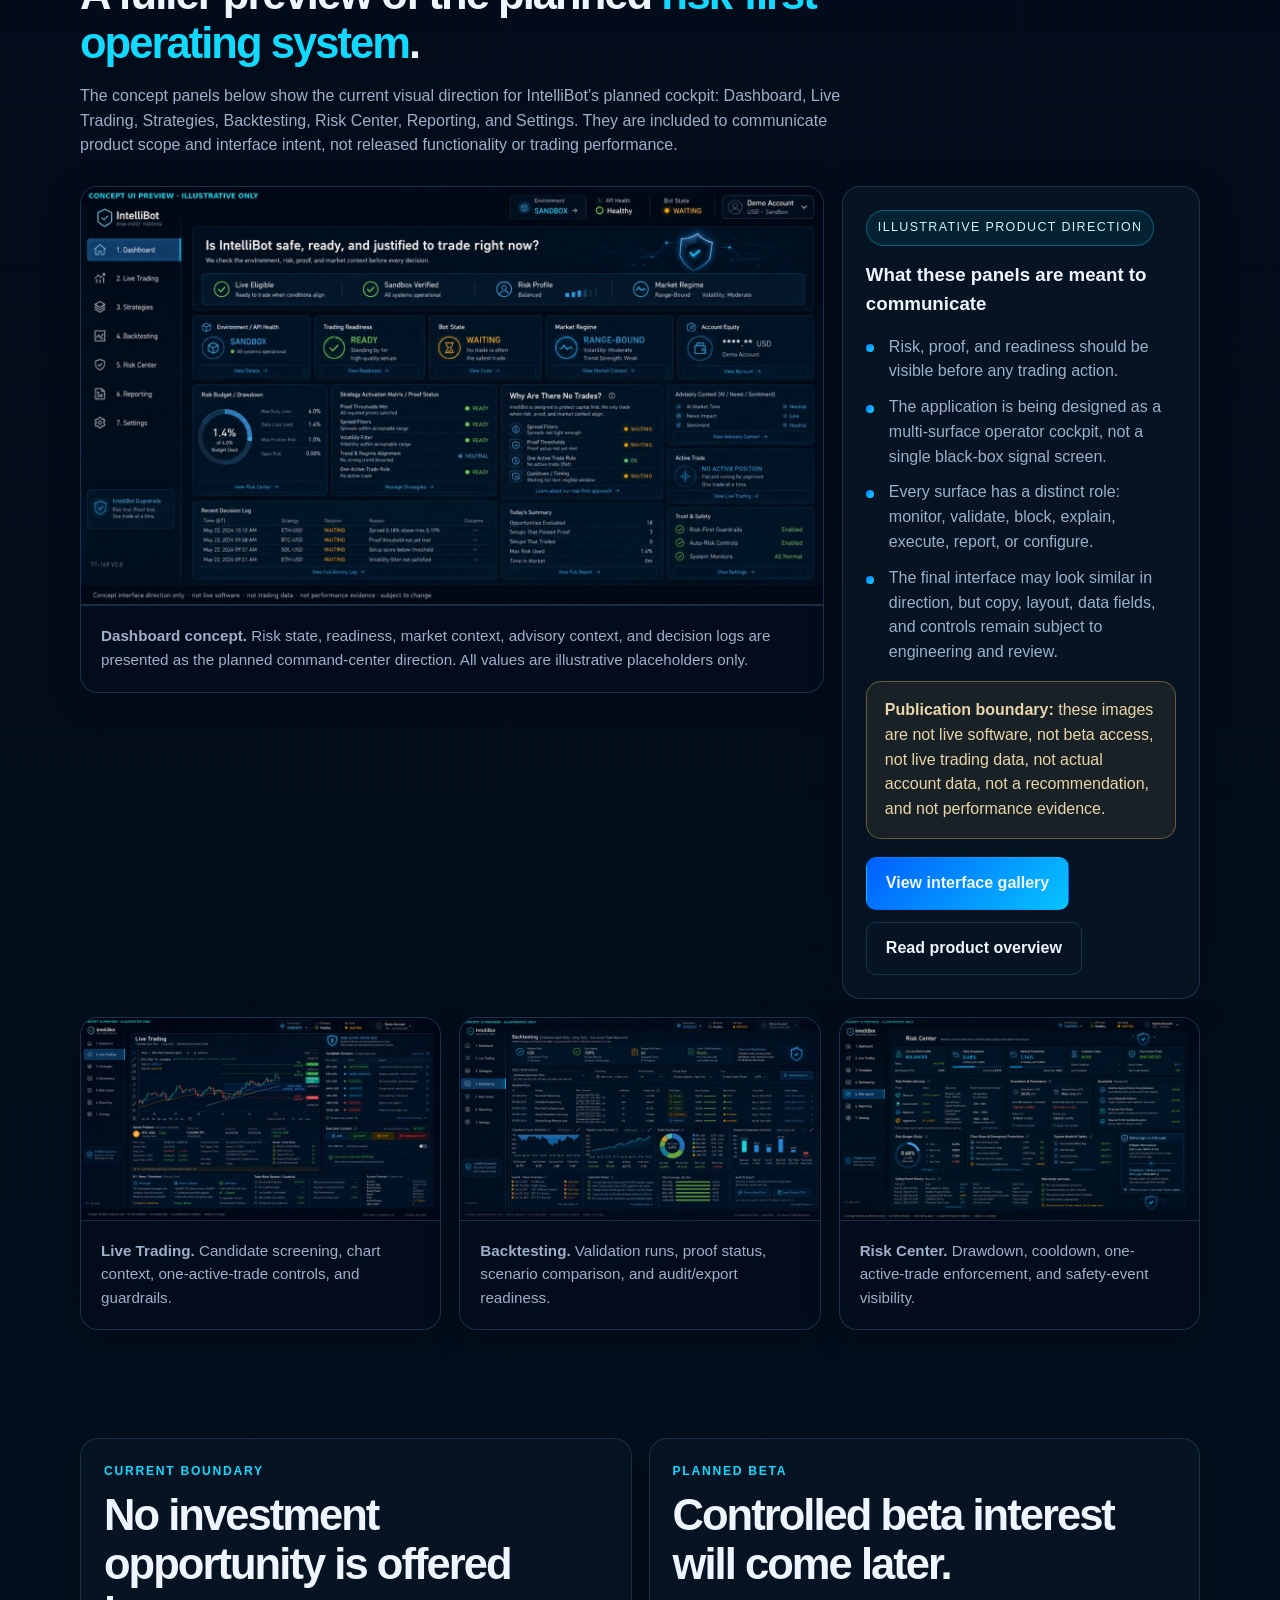
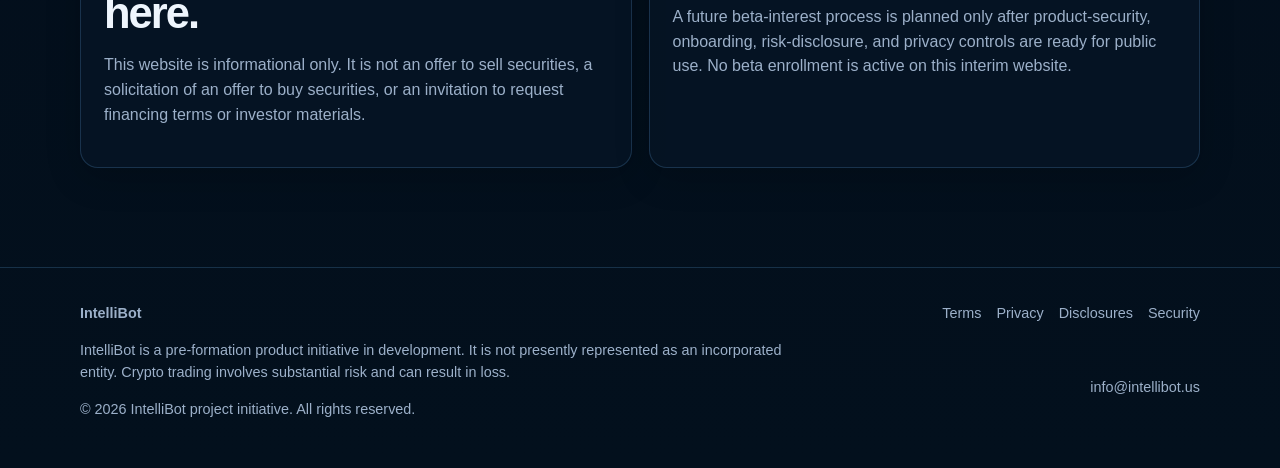
==== commit 1109d85f: "logo fix logo fix" ====
--- a/index.html
+++ b/index.html
@@ -11,7 +11,7 @@
 <header class="site-header">
   <nav class="wrap nav-shell" aria-label="Primary navigation">
     <a class="brand" href="./" aria-label="IntelliBot home">
-      <img src="assets/intellibot-shield-badge-tt169-v8.png" alt="">
+      <img src="assets/intellibot-emblem.png" alt="">
       <span>Intelli<strong>Bot</strong></span>
     </a>
     <button class="mobile-toggle" type="button" aria-expanded="false" aria-controls="site-navigation" data-nav-toggle>
@@ -40,7 +40,7 @@
    <div class="actions"><a class="btn primary" href="product/">Explore product direction</a><a class="btn" href="roadmap/">Review roadmap</a></div>
   </div>
   <div class="logo-card">
-    <img src="assets/intellibot-shield-badge-tt169-v8.png" alt="IntelliBot risk-first automation emblem">
+    <img src="assets/intellibot-emblem.png" alt="IntelliBot risk-first automation emblem">
     <div class="wordmark">Intelli<strong>Bot</strong></div>
     <p class="subtle">Risk first. Strategy proven. Automation controlled.</p>
   </div>
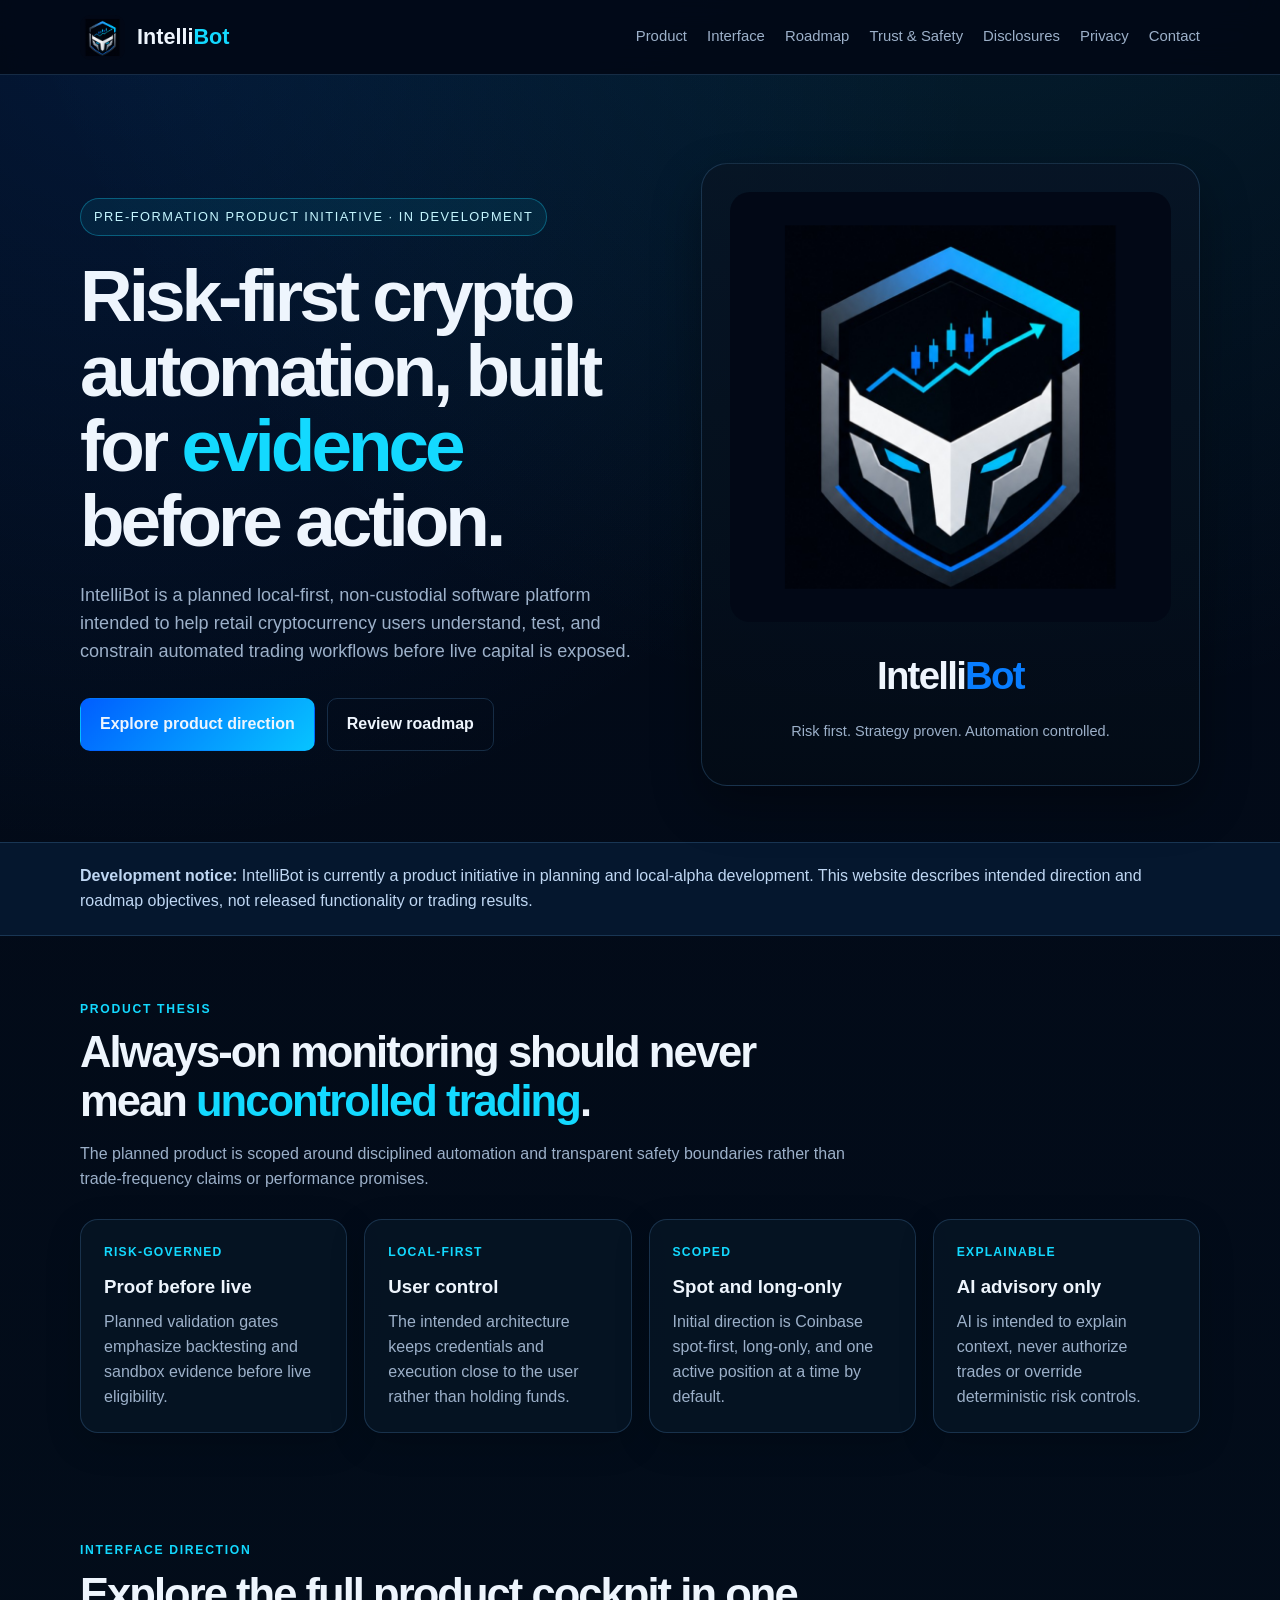
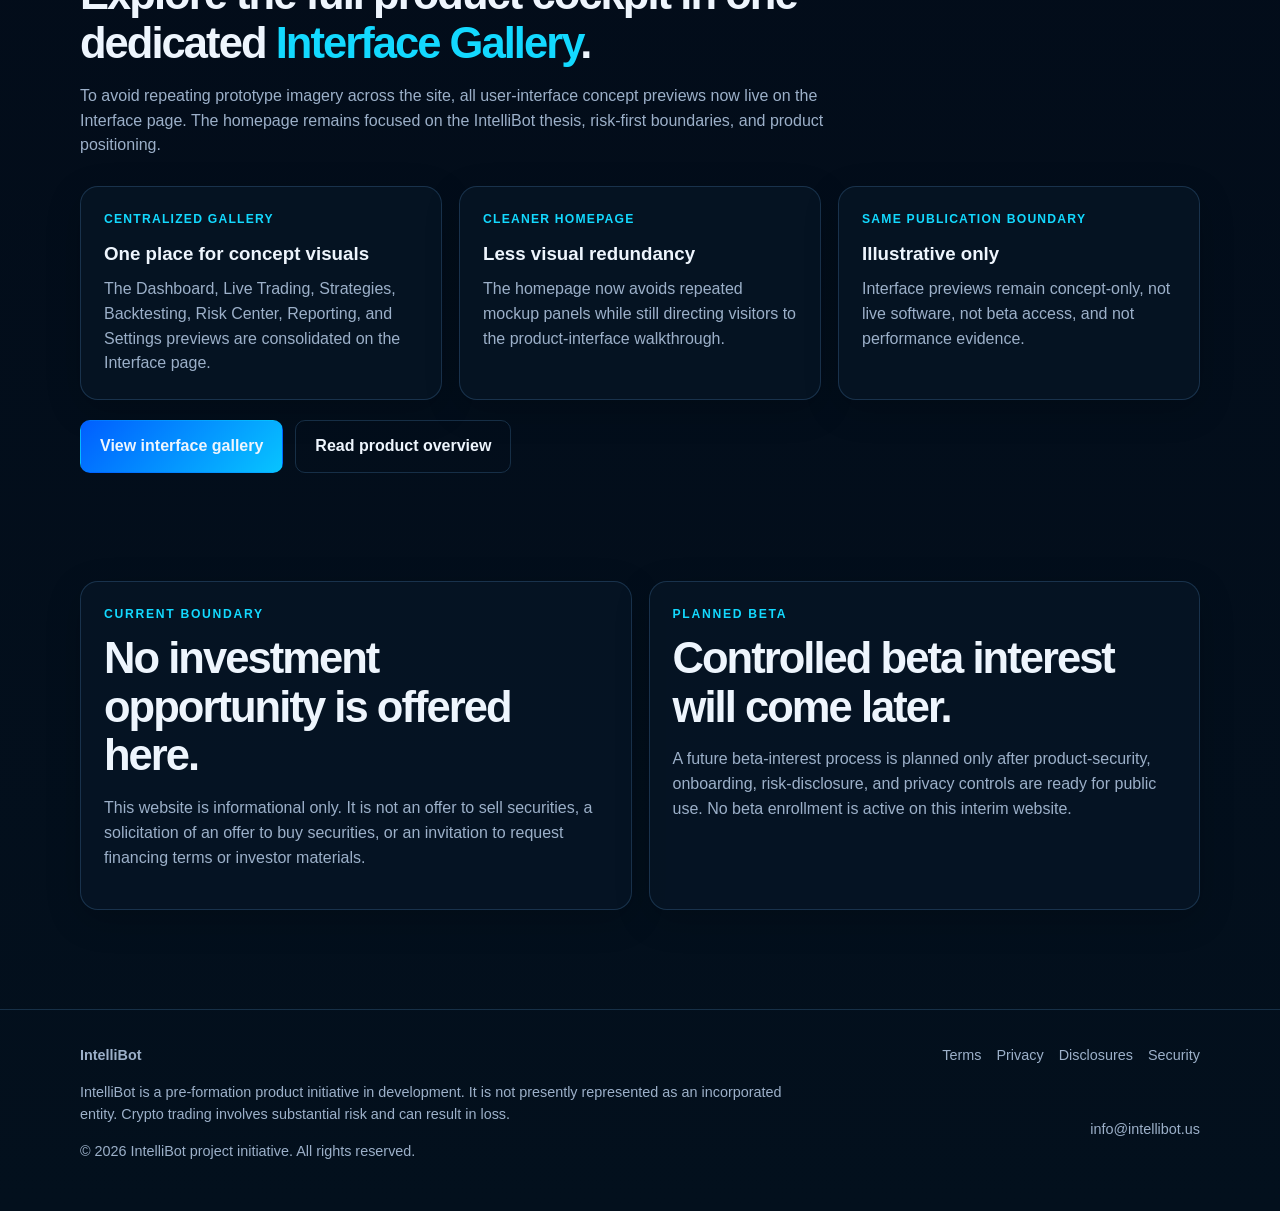
==== commit 1dff9a09: "image fixes image fixes" ====
--- a/index.html
+++ b/index.html
@@ -63,33 +63,31 @@
  <div class="wrap">
   <div class="section-heading">
     <div class="kicker">Interface direction</div>
-    <h2>A fuller preview of the planned <span>risk-first operating system</span>.</h2>
-    <p>The concept panels below show the current visual direction for IntelliBot’s planned cockpit: Dashboard, Live Trading, Strategies, Backtesting, Risk Center, Reporting, and Settings. They are included to communicate product scope and interface intent, not released functionality or trading performance.</p>
+    <h2>Explore the full product cockpit in one dedicated <span>Interface Gallery</span>.</h2>
+    <p>To avoid repeating prototype imagery across the site, all user-interface concept previews now live on the Interface page. The homepage remains focused on the IntelliBot thesis, risk-first boundaries, and product positioning.</p>
   </div>
 
-  <div class="showcase-grid">
-    <article class="panel visual-panel showcase-main">
-      <img class="concept-image" src="assets/concept-ui-dashboard.png" alt="Concept UI preview of IntelliBot dashboard risk and readiness cockpit" loading="lazy">
-      <div class="visual-caption"><strong>Dashboard concept.</strong> Risk state, readiness, market context, advisory context, and decision logs are presented as the planned command-center direction. All values are illustrative placeholders only.</div>
+  <div class="grid three">
+    <article class="card">
+      <div class="tag">Centralized gallery</div>
+      <h3>One place for concept visuals</h3>
+      <p>The Dashboard, Live Trading, Strategies, Backtesting, Risk Center, Reporting, and Settings previews are consolidated on the Interface page.</p>
     </article>
-    <aside class="panel">
-      <div class="concept-label">Illustrative product direction</div>
-      <h3>What these panels are meant to communicate</h3>
-      <ul class="clean">
-        <li>Risk, proof, and readiness should be visible before any trading action.</li>
-        <li>The application is being designed as a multi-surface operator cockpit, not a single black-box signal screen.</li>
-        <li>Every surface has a distinct role: monitor, validate, block, explain, execute, report, or configure.</li>
-        <li>The final interface may look similar in direction, but copy, layout, data fields, and controls remain subject to engineering and review.</li>
-      </ul>
-      <div class="concept-disclaimer"><strong>Publication boundary:</strong> these images are not live software, not beta access, not live trading data, not actual account data, not a recommendation, and not performance evidence.</div>
-      <div class="actions compact-actions"><a class="btn primary" href="interface/">View interface gallery</a><a class="btn" href="product/">Read product overview</a></div>
-    </aside>
+    <article class="card">
+      <div class="tag">Cleaner homepage</div>
+      <h3>Less visual redundancy</h3>
+      <p>The homepage now avoids repeated mockup panels while still directing visitors to the product-interface walkthrough.</p>
+    </article>
+    <article class="card">
+      <div class="tag">Same publication boundary</div>
+      <h3>Illustrative only</h3>
+      <p>Interface previews remain concept-only, not live software, not beta access, and not performance evidence.</p>
+    </article>
   </div>
 
-  <div class="mini-gallery">
-    <article class="panel visual-panel"><img class="concept-image" src="assets/concept-ui-live-trading.png" alt="Concept UI preview of IntelliBot live trading cockpit" loading="lazy"><div class="visual-caption"><strong>Live Trading.</strong> Candidate screening, chart context, one-active-trade controls, and guardrails.</div></article>
-    <article class="panel visual-panel"><img class="concept-image" src="assets/concept-ui-backtesting.png" alt="Concept UI preview of IntelliBot backtesting and validation cockpit" loading="lazy"><div class="visual-caption"><strong>Backtesting.</strong> Validation runs, proof status, scenario comparison, and audit/export readiness.</div></article>
-    <article class="panel visual-panel"><img class="concept-image" src="assets/concept-ui-risk-center.png" alt="Concept UI preview of IntelliBot risk center cockpit" loading="lazy"><div class="visual-caption"><strong>Risk Center.</strong> Drawdown, cooldown, one-active-trade enforcement, and safety-event visibility.</div></article>
+  <div class="actions" style="margin-top:20px">
+    <a class="btn primary" href="interface/">View interface gallery</a>
+    <a class="btn" href="product/">Read product overview</a>
   </div>
  </div>
 </section>
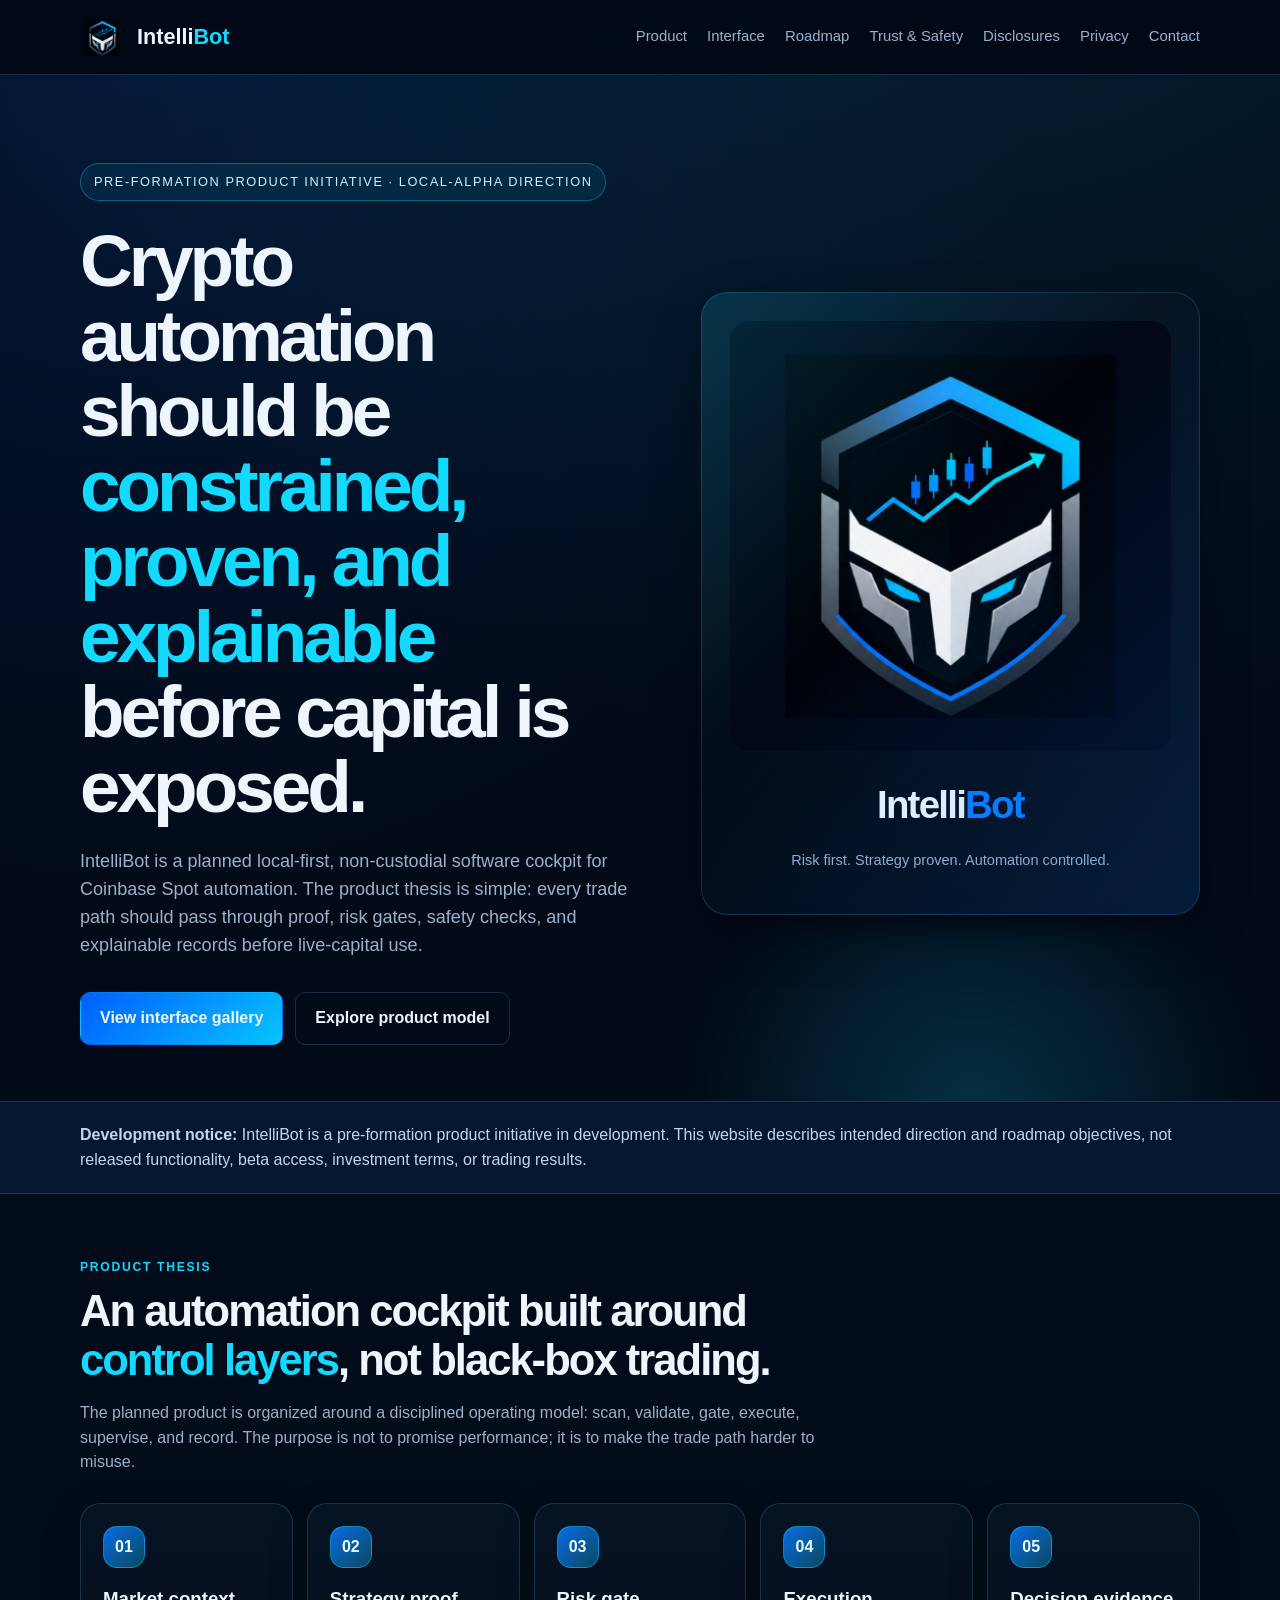
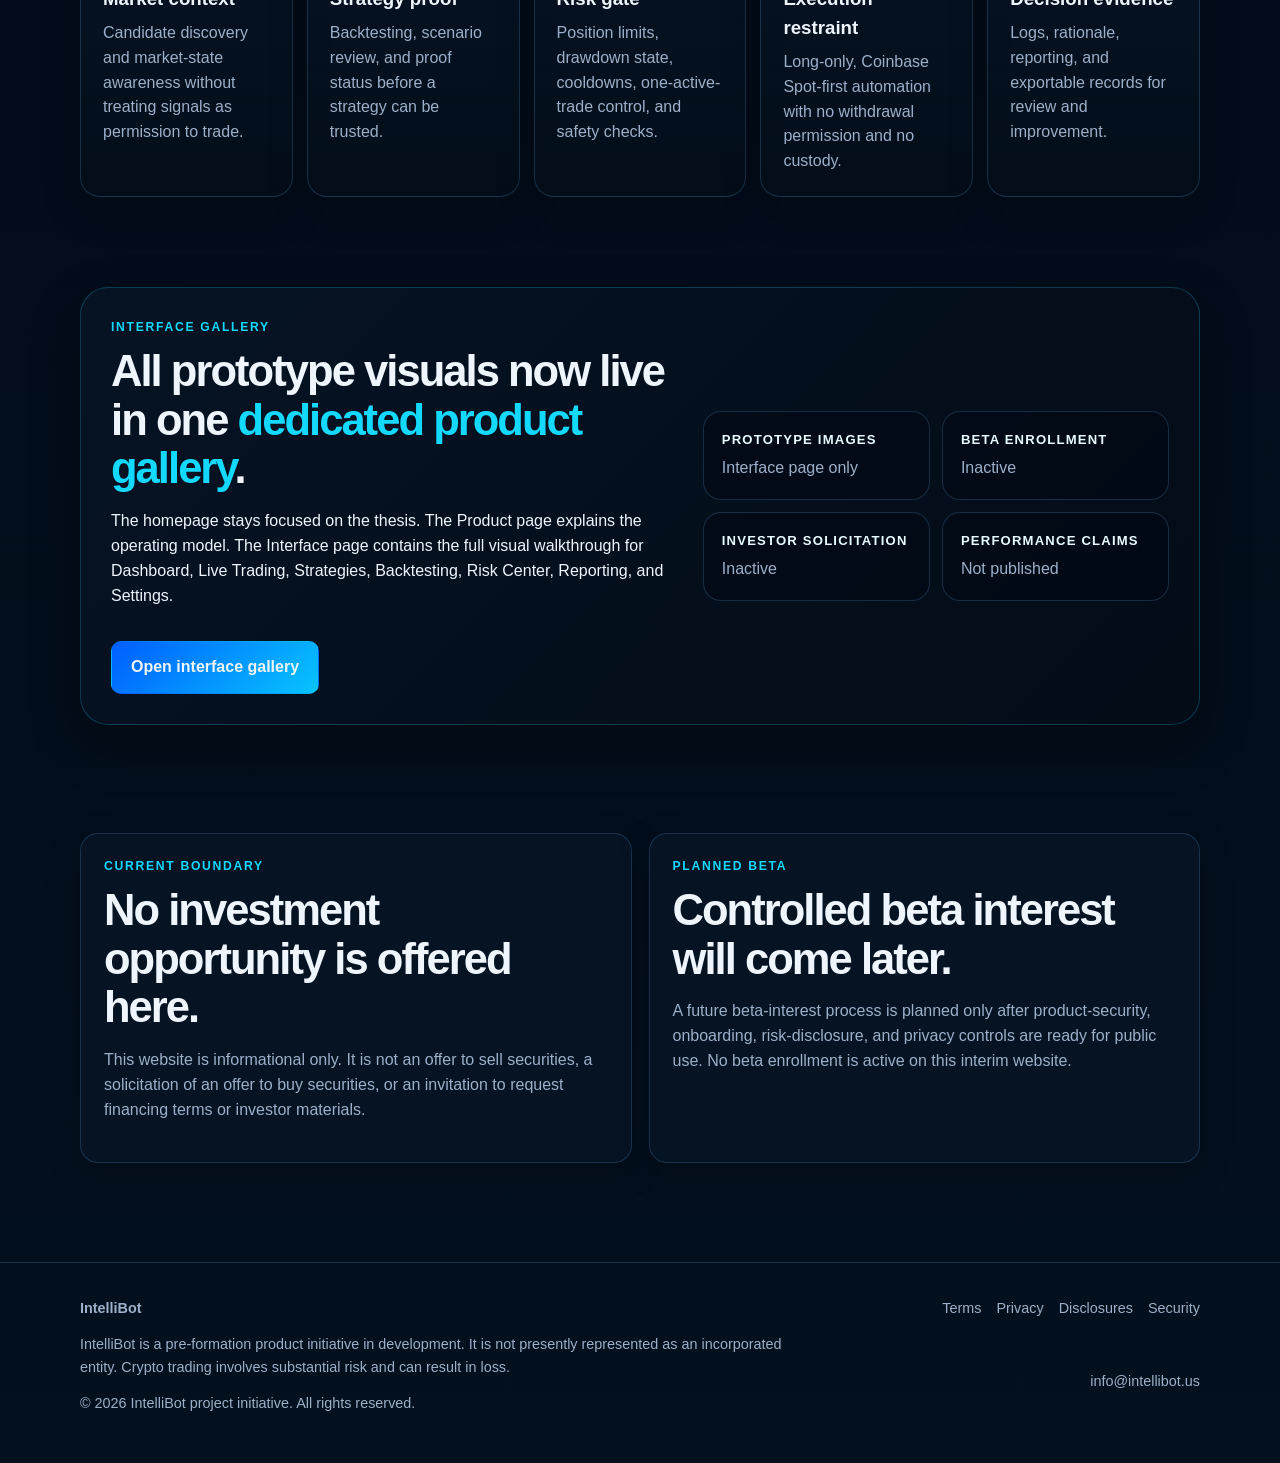
==== commit 7fbf7377: "7th commit 7th commit" ====
--- a/index.html
+++ b/index.html
@@ -29,77 +29,62 @@
     </div>
   </nav>
 </header>
-
 <main>
-<section class="hero">
+<section class="hero hero-premium">
  <div class="wrap hero-grid">
   <div>
-   <span class="chip">Pre-formation product initiative · In development</span>
-   <h1>Risk-first crypto automation, built for <span>evidence</span> before action.</h1>
-   <p class="lead">IntelliBot is a planned local-first, non-custodial software platform intended to help retail cryptocurrency users understand, test, and constrain automated trading workflows before live capital is exposed.</p>
-   <div class="actions"><a class="btn primary" href="product/">Explore product direction</a><a class="btn" href="roadmap/">Review roadmap</a></div>
+   <span class="chip">Pre-formation product initiative · Local-alpha direction</span>
+   <h1>Crypto automation should be <span>constrained, proven, and explainable</span> before capital is exposed.</h1>
+   <p class="lead">IntelliBot is a planned local-first, non-custodial software cockpit for Coinbase Spot automation. The product thesis is simple: every trade path should pass through proof, risk gates, safety checks, and explainable records before live-capital use.</p>
+   <div class="actions"><a class="btn primary" href="interface/">View interface gallery</a><a class="btn" href="product/">Explore product model</a></div>
   </div>
-  <div class="logo-card">
+  <div class="logo-card premium-card">
     <img src="assets/intellibot-emblem.png" alt="IntelliBot risk-first automation emblem">
     <div class="wordmark">Intelli<strong>Bot</strong></div>
     <p class="subtle">Risk first. Strategy proven. Automation controlled.</p>
   </div>
  </div>
 </section>
-<div class="banner"><div class="wrap"><strong>Development notice:</strong> IntelliBot is currently a product initiative in planning and local-alpha development. This website describes intended direction and roadmap objectives, not released functionality or trading results.</div></div>
+
+<div class="banner"><div class="wrap"><strong>Development notice:</strong> IntelliBot is a pre-formation product initiative in development. This website describes intended direction and roadmap objectives, not released functionality, beta access, investment terms, or trading results.</div></div>
+
 <section>
  <div class="wrap">
-  <div class="section-heading"><div class="kicker">Product thesis</div><h2>Always-on monitoring should never mean <span>uncontrolled trading</span>.</h2><p>The planned product is scoped around disciplined automation and transparent safety boundaries rather than trade-frequency claims or performance promises.</p></div>
-  <div class="grid four">
-   <article class="card"><div class="tag">Risk-governed</div><h3>Proof before live</h3><p>Planned validation gates emphasize backtesting and sandbox evidence before live eligibility.</p></article>
-   <article class="card"><div class="tag">Local-first</div><h3>User control</h3><p>The intended architecture keeps credentials and execution close to the user rather than holding funds.</p></article>
-   <article class="card"><div class="tag">Scoped</div><h3>Spot and long-only</h3><p>Initial direction is Coinbase spot-first, long-only, and one active position at a time by default.</p></article>
-   <article class="card"><div class="tag">Explainable</div><h3>AI advisory only</h3><p>AI is intended to explain context, never authorize trades or override deterministic risk controls.</p></article>
+  <div class="section-heading"><div class="kicker">Product thesis</div><h2>An automation cockpit built around <span>control layers</span>, not black-box trading.</h2><p>The planned product is organized around a disciplined operating model: scan, validate, gate, execute, supervise, and record. The purpose is not to promise performance; it is to make the trade path harder to misuse.</p></div>
+  <div class="control-stack">
+   <article><span>01</span><h3>Market context</h3><p>Candidate discovery and market-state awareness without treating signals as permission to trade.</p></article>
+   <article><span>02</span><h3>Strategy proof</h3><p>Backtesting, scenario review, and proof status before a strategy can be trusted.</p></article>
+   <article><span>03</span><h3>Risk gate</h3><p>Position limits, drawdown state, cooldowns, one-active-trade control, and safety checks.</p></article>
+   <article><span>04</span><h3>Execution restraint</h3><p>Long-only, Coinbase Spot-first automation with no withdrawal permission and no custody.</p></article>
+   <article><span>05</span><h3>Decision evidence</h3><p>Logs, rationale, reporting, and exportable records for review and improvement.</p></article>
   </div>
  </div>
 </section>
 
-<section>
- <div class="wrap">
-  <div class="section-heading">
-    <div class="kicker">Interface direction</div>
-    <h2>Explore the full product cockpit in one dedicated <span>Interface Gallery</span>.</h2>
-    <p>To avoid repeating prototype imagery across the site, all user-interface concept previews now live on the Interface page. The homepage remains focused on the IntelliBot thesis, risk-first boundaries, and product positioning.</p>
+<section class="section-split">
+ <div class="wrap split-panel">
+  <div>
+    <div class="kicker">Interface gallery</div>
+    <h2>All prototype visuals now live in one <span>dedicated product gallery</span>.</h2>
+    <p>The homepage stays focused on the thesis. The Product page explains the operating model. The Interface page contains the full visual walkthrough for Dashboard, Live Trading, Strategies, Backtesting, Risk Center, Reporting, and Settings.</p>
+    <div class="actions"><a class="btn primary" href="interface/">Open interface gallery</a></div>
   </div>
-
-  <div class="grid three">
-    <article class="card">
-      <div class="tag">Centralized gallery</div>
-      <h3>One place for concept visuals</h3>
-      <p>The Dashboard, Live Trading, Strategies, Backtesting, Risk Center, Reporting, and Settings previews are consolidated on the Interface page.</p>
-    </article>
-    <article class="card">
-      <div class="tag">Cleaner homepage</div>
-      <h3>Less visual redundancy</h3>
-      <p>The homepage now avoids repeated mockup panels while still directing visitors to the product-interface walkthrough.</p>
-    </article>
-    <article class="card">
-      <div class="tag">Same publication boundary</div>
-      <h3>Illustrative only</h3>
-      <p>Interface previews remain concept-only, not live software, not beta access, and not performance evidence.</p>
-    </article>
-  </div>
-
-  <div class="actions" style="margin-top:20px">
-    <a class="btn primary" href="interface/">View interface gallery</a>
-    <a class="btn" href="product/">Read product overview</a>
+  <div class="stat-board" aria-label="Current public website boundaries">
+    <div><strong>Prototype images</strong><span>Interface page only</span></div>
+    <div><strong>Beta enrollment</strong><span>Inactive</span></div>
+    <div><strong>Investor solicitation</strong><span>Inactive</span></div>
+    <div><strong>Performance claims</strong><span>Not published</span></div>
   </div>
  </div>
 </section>
 
 <section>
  <div class="wrap grid two">
-  <div class="panel"><div class="kicker">Current boundary</div><h2>No investment opportunity is offered here.</h2><p>This website is informational only. It is not an offer to sell securities, a solicitation of an offer to buy securities, or an invitation to request financing terms or investor materials.</p></div>
-  <div class="panel"><div class="kicker">Planned beta</div><h2>Controlled beta interest will come later.</h2><p>A future beta-interest process is planned only after product-security, onboarding, risk-disclosure, and privacy controls are ready for public use. No beta enrollment is active on this interim website.</p></div>
+  <div class="panel elevated"><div class="kicker">Current boundary</div><h2>No investment opportunity is offered here.</h2><p>This website is informational only. It is not an offer to sell securities, a solicitation of an offer to buy securities, or an invitation to request financing terms or investor materials.</p></div>
+  <div class="panel elevated"><div class="kicker">Planned beta</div><h2>Controlled beta interest will come later.</h2><p>A future beta-interest process is planned only after product-security, onboarding, risk-disclosure, and privacy controls are ready for public use. No beta enrollment is active on this interim website.</p></div>
  </div>
 </section>
 </main>
-
 <footer>
  <div class="wrap footer-grid">
   <div>
@@ -110,4 +95,4 @@
   <div class="footer-links"><a href="terms/">Terms</a><a href="privacy/">Privacy</a><a href="disclosures/">Disclosures</a><a href="trust/">Security</a><a href="mailto:info@intellibot.us">info@intellibot.us</a></div>
  </div>
 </footer>
-<script src="assets/navigation.js" defer></script></body></html>+<script src="assets/navigation.js" defer></script></body></html>
--- a/assets/style.css
+++ b/assets/style.css
@@ -354,3 +354,302 @@
     grid-column: auto;
   }
 }
+
+
+/* V7.2 professional presentation and interaction upgrade */
+.hero-premium {
+  position: relative;
+  overflow: hidden;
+}
+.hero-premium::after {
+  content: "";
+  position: absolute;
+  inset: auto -10% -18% 42%;
+  height: 360px;
+  pointer-events: none;
+  background: radial-gradient(circle, rgba(19,217,255,.18), transparent 62%);
+  filter: blur(12px);
+}
+.premium-card {
+  position: relative;
+}
+.premium-card::before {
+  content: "";
+  position: absolute;
+  inset: -1px;
+  border-radius: 26px;
+  pointer-events: none;
+  background: linear-gradient(135deg, rgba(19,217,255,.22), transparent 42%, rgba(11,120,255,.22));
+  mask: linear-gradient(#000 0 0) content-box, linear-gradient(#000 0 0);
+  -webkit-mask: linear-gradient(#000 0 0) content-box, linear-gradient(#000 0 0);
+  padding: 1px;
+  opacity: .75;
+}
+.control-stack {
+  counter-reset: stack;
+  display: grid;
+  grid-template-columns: repeat(5, minmax(0, 1fr));
+  gap: 14px;
+}
+.control-stack article,
+.blueprint-grid article,
+.safety-grid article,
+.disclosure-grid article,
+.contact-rules article {
+  border: 1px solid var(--line);
+  border-radius: 20px;
+  padding: 22px;
+  background: linear-gradient(180deg, rgba(7,21,37,.88), rgba(4,14,26,.78));
+  box-shadow: 0 14px 40px rgba(0,0,0,.20);
+  transition: transform .18s ease, border-color .18s ease, background .18s ease;
+}
+.control-stack article:hover,
+.blueprint-grid article:hover,
+.safety-grid article:hover,
+.disclosure-grid article:hover,
+.contact-rules article:hover,
+.card:hover,
+.panel.elevated:hover,
+.visual-panel:hover {
+  transform: translateY(-3px);
+  border-color: rgba(19,217,255,.48);
+  background: linear-gradient(180deg, rgba(9,28,48,.94), rgba(5,18,32,.86));
+}
+.control-stack span,
+.phase-index {
+  display: inline-flex;
+  align-items: center;
+  justify-content: center;
+  width: 42px;
+  height: 42px;
+  border-radius: 14px;
+  margin-bottom: 16px;
+  color: #eafdff;
+  font-weight: 800;
+  background: linear-gradient(135deg, rgba(11,120,255,.88), rgba(19,217,255,.28));
+  border: 1px solid rgba(19,217,255,.38);
+}
+.control-stack p,
+.blueprint-grid p,
+.safety-grid p,
+.disclosure-grid p,
+.contact-rules p {
+  color: var(--muted);
+  margin: 8px 0 0;
+}
+.section-split {
+  padding-top: 36px;
+}
+.split-panel {
+  display: grid;
+  grid-template-columns: minmax(0, 1.1fr) minmax(320px, .9fr);
+  gap: 22px;
+  align-items: center;
+  border: 1px solid rgba(19,217,255,.22);
+  border-radius: 28px;
+  padding: 30px;
+  background: linear-gradient(135deg, rgba(7,21,37,.86), rgba(3,12,23,.92));
+  box-shadow: var(--shadow);
+}
+.stat-board {
+  display: grid;
+  grid-template-columns: repeat(2, minmax(0,1fr));
+  gap: 12px;
+}
+.stat-board div {
+  border: 1px solid var(--line);
+  border-radius: 18px;
+  padding: 18px;
+  background: rgba(2,8,22,.54);
+}
+.stat-board strong {
+  display: block;
+  color: #e8fbff;
+  font-size: .82rem;
+  text-transform: uppercase;
+  letter-spacing: .09em;
+  margin-bottom: 6px;
+}
+.stat-board span {
+  color: var(--muted);
+}
+.blueprint-grid {
+  display: grid;
+  grid-template-columns: repeat(5, minmax(0, 1fr));
+  gap: 14px;
+}
+.blueprint-grid b,
+.safety-grid span,
+.contact-rules span {
+  color: var(--cyan);
+  font-size: .75rem;
+  text-transform: uppercase;
+  letter-spacing: .11em;
+}
+.safety-grid {
+  display: grid;
+  grid-template-columns: repeat(3, minmax(0,1fr));
+  gap: 16px;
+}
+.disclosure-grid {
+  display: grid;
+  grid-template-columns: repeat(2, minmax(0,1fr));
+  gap: 16px;
+}
+.contact-rules {
+  display: grid;
+  gap: 14px;
+}
+.roadmap-lane {
+  display: grid;
+  gap: 18px;
+  position: relative;
+}
+.roadmap-card {
+  display: grid;
+  grid-template-columns: 64px minmax(0,1fr);
+  gap: 18px;
+  border: 1px solid var(--line);
+  border-radius: 22px;
+  padding: 24px;
+  background: linear-gradient(180deg, rgba(7,21,37,.86), rgba(4,14,26,.80));
+  box-shadow: 0 14px 40px rgba(0,0,0,.20);
+}
+.roadmap-card.current {
+  border-color: rgba(56,217,150,.46);
+}
+.gallery-enhanced .gallery-trigger {
+  display: block;
+  width: 100%;
+  padding: 0;
+  border: 0;
+  background: transparent;
+  color: inherit;
+  cursor: zoom-in;
+  text-align: left;
+}
+.gallery-enhanced .gallery-trigger:focus-visible {
+  outline: 3px solid rgba(19,217,255,.7);
+  outline-offset: 4px;
+}
+.gallery-enhanced .concept-image {
+  transition: transform .22s ease, filter .22s ease;
+}
+.gallery-enhanced .visual-panel:hover .concept-image {
+  transform: scale(1.015);
+  filter: saturate(1.08) contrast(1.03);
+}
+.lightbox {
+  position: fixed;
+  inset: 0;
+  z-index: 100;
+  display: none;
+  align-items: center;
+  justify-content: center;
+  padding: 28px;
+  background: rgba(0, 5, 14, .86);
+  backdrop-filter: blur(18px);
+}
+.lightbox.open { display: flex; }
+.lightbox-inner {
+  width: min(1280px, 96vw);
+  max-height: 92vh;
+  border: 1px solid rgba(19,217,255,.42);
+  border-radius: 22px;
+  overflow: hidden;
+  background: #020816;
+  box-shadow: 0 35px 90px rgba(0,0,0,.58);
+}
+.lightbox img {
+  display: block;
+  width: 100%;
+  max-height: 72vh;
+  object-fit: contain;
+  background: #020816;
+}
+.lightbox-caption {
+  display: grid;
+  gap: 4px;
+  padding: 16px 18px 18px;
+  color: var(--muted);
+  border-top: 1px solid var(--line);
+}
+.lightbox-caption strong { color: var(--text); }
+.lightbox-close,
+.lightbox-nav {
+  position: absolute;
+  border: 1px solid rgba(19,217,255,.36);
+  background: rgba(7,21,37,.92);
+  color: var(--text);
+  border-radius: 999px;
+  cursor: pointer;
+  display: inline-flex;
+  align-items: center;
+  justify-content: center;
+}
+.lightbox-close {
+  top: 18px;
+  right: 18px;
+  width: 46px;
+  height: 46px;
+  font-size: 1.4rem;
+}
+.lightbox-nav {
+  top: 50%;
+  transform: translateY(-50%);
+  width: 48px;
+  height: 48px;
+  font-size: 1.8rem;
+}
+.lightbox-prev { left: 18px; }
+.lightbox-next { right: 18px; }
+@media (max-width: 1050px) {
+  .control-stack,
+  .blueprint-grid {
+    grid-template-columns: repeat(2, minmax(0,1fr));
+  }
+  .control-stack article:last-child,
+  .blueprint-grid article:last-child {
+    grid-column: 1 / -1;
+  }
+}
+@media (max-width: 900px) {
+  .split-panel,
+  .safety-grid,
+  .disclosure-grid {
+    grid-template-columns: 1fr;
+  }
+  .stat-board {
+    grid-template-columns: 1fr;
+  }
+}
+@media (max-width: 600px) {
+  .control-stack,
+  .blueprint-grid {
+    grid-template-columns: 1fr;
+  }
+  .control-stack article:last-child,
+  .blueprint-grid article:last-child {
+    grid-column: auto;
+  }
+  .split-panel {
+    padding: 20px;
+    border-radius: 20px;
+  }
+  .roadmap-card {
+    grid-template-columns: 1fr;
+  }
+  .lightbox {
+    padding: 12px;
+  }
+  .lightbox-close {
+    top: 10px;
+    right: 10px;
+  }
+  .lightbox-nav {
+    width: 42px;
+    height: 42px;
+  }
+  .lightbox-prev { left: 10px; }
+  .lightbox-next { right: 10px; }
+}
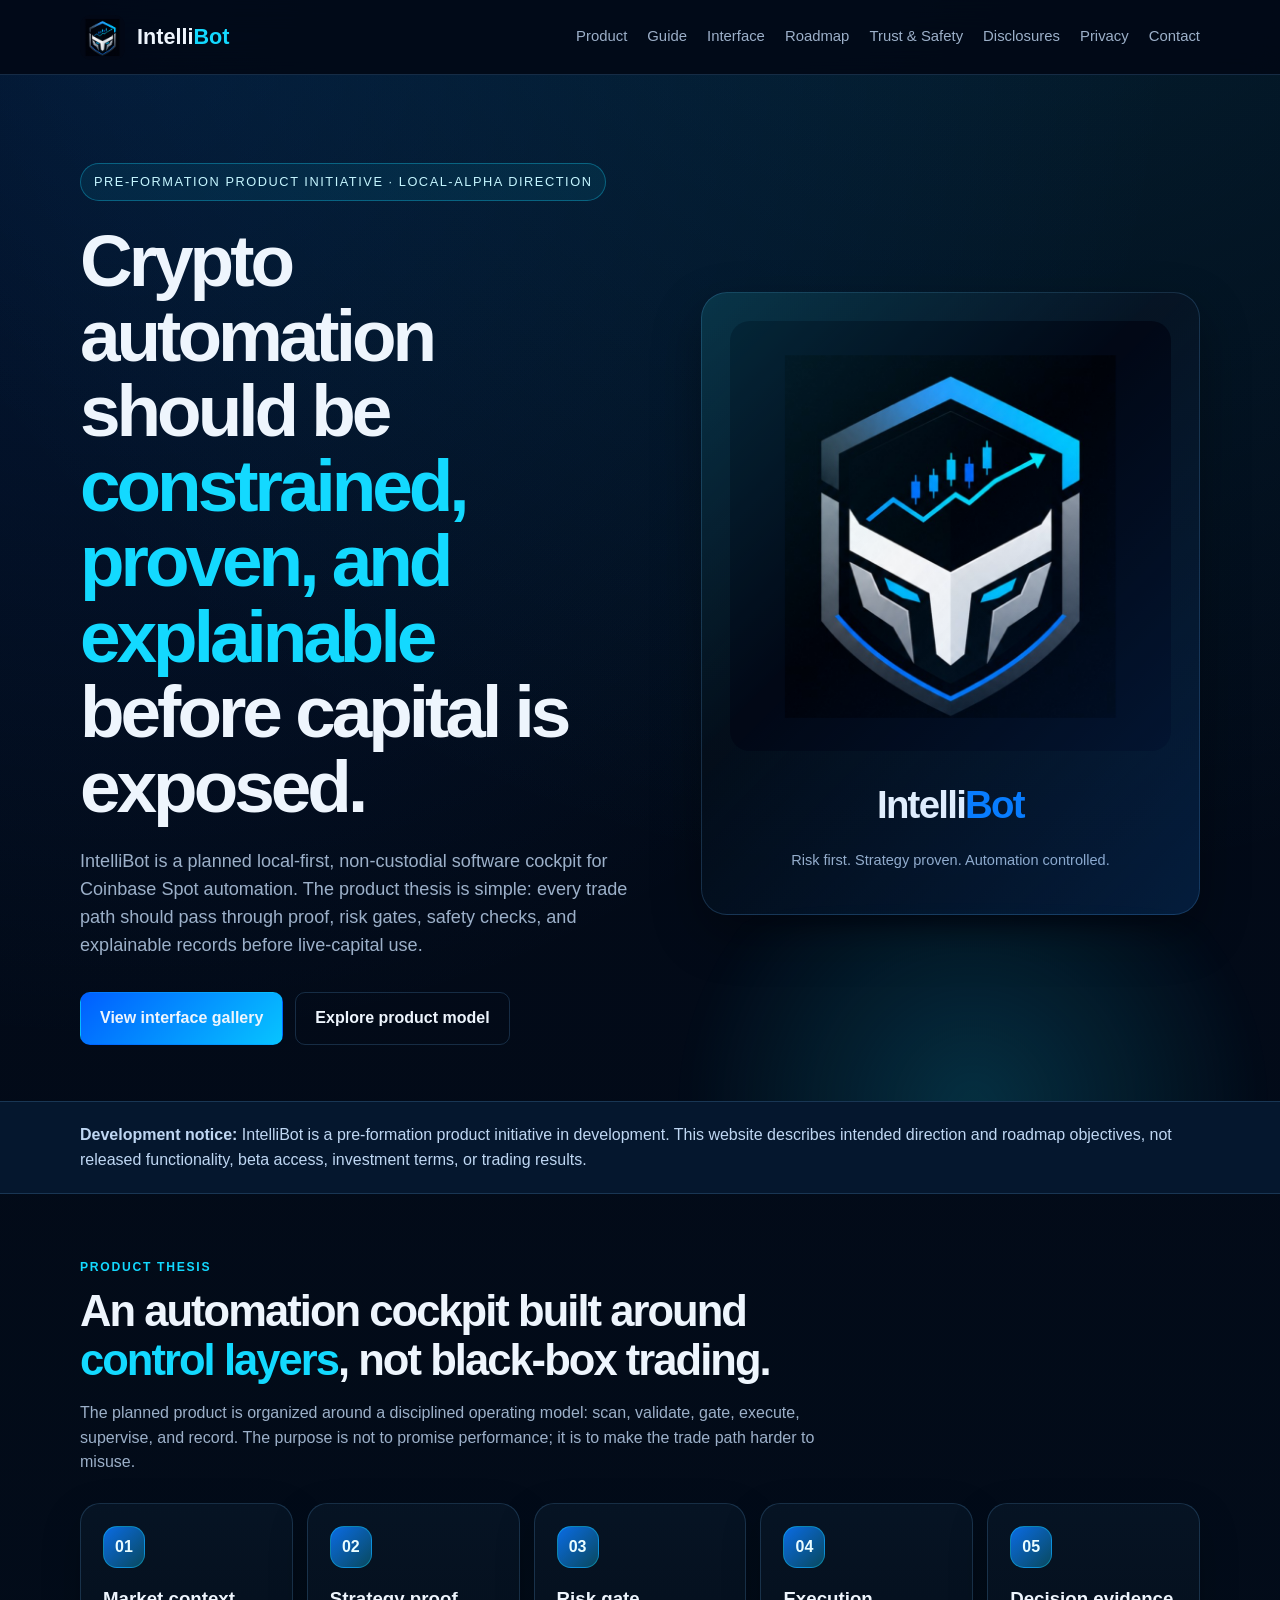
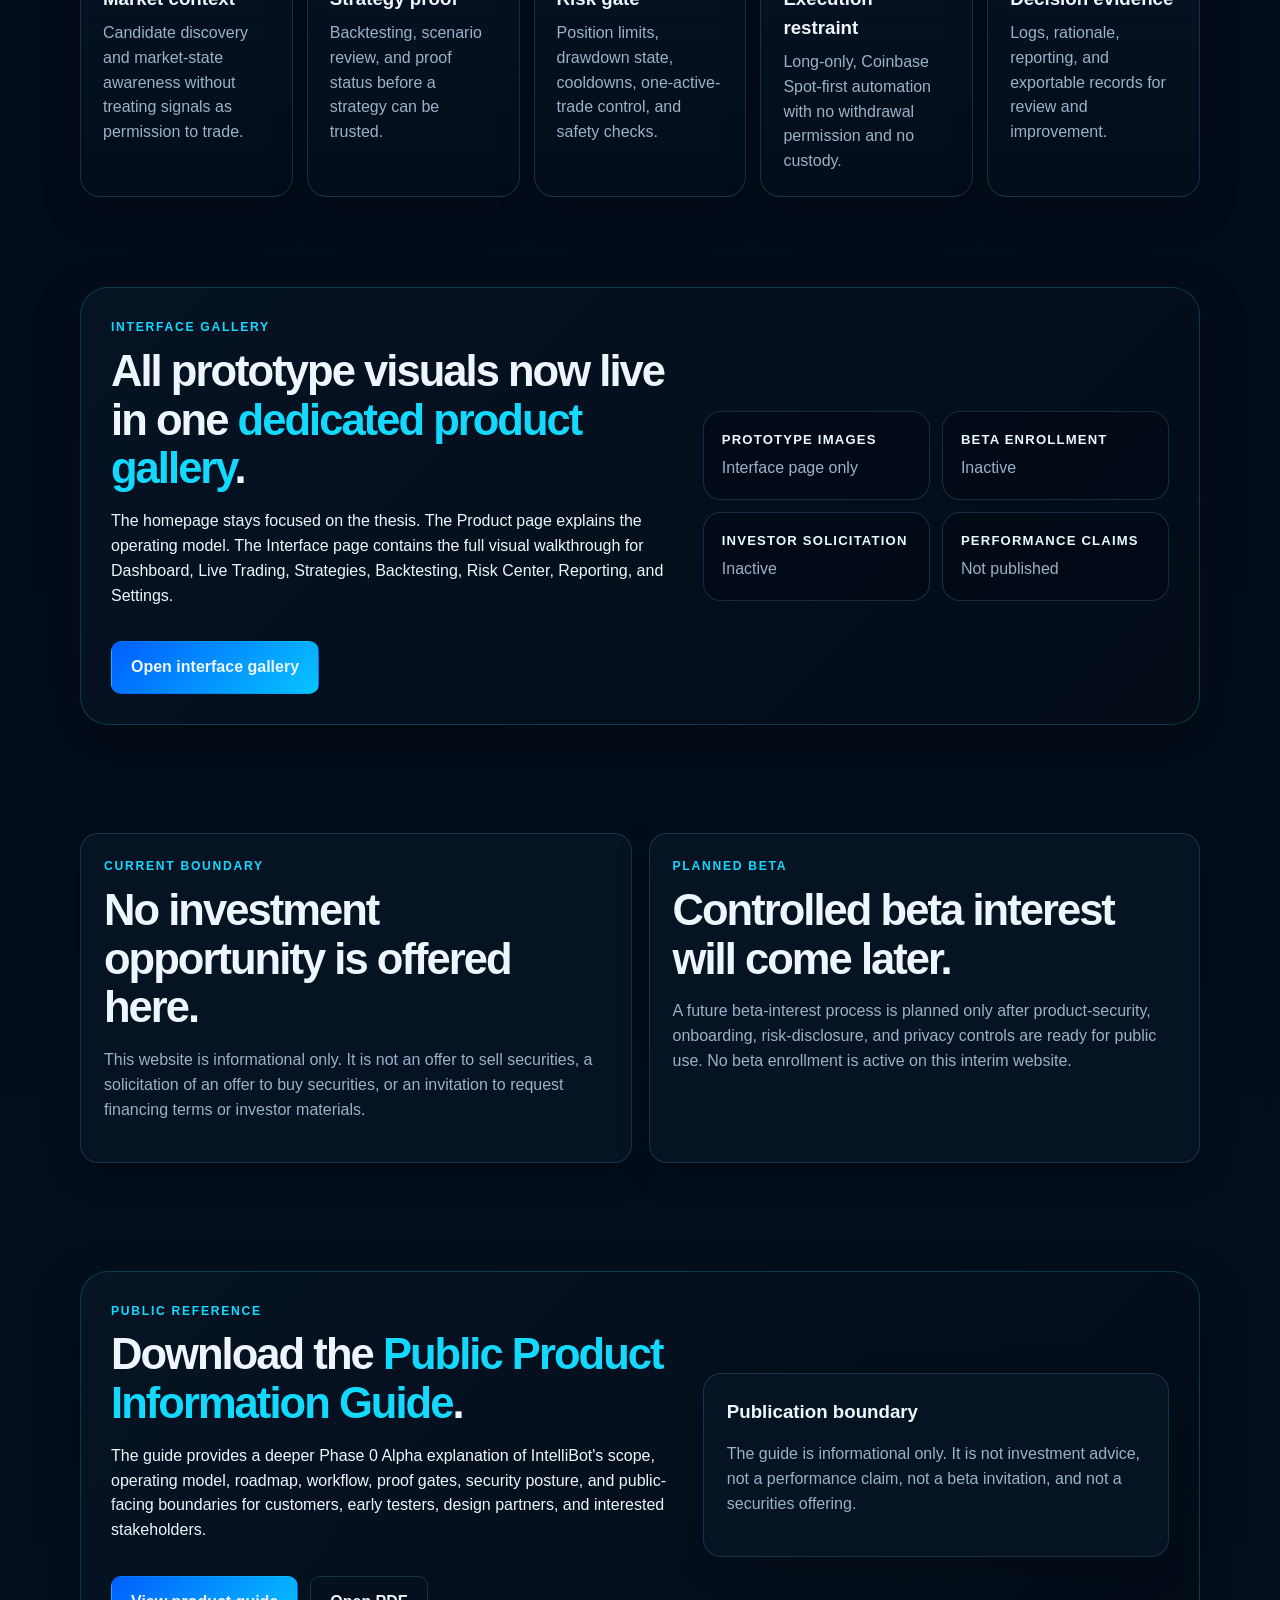
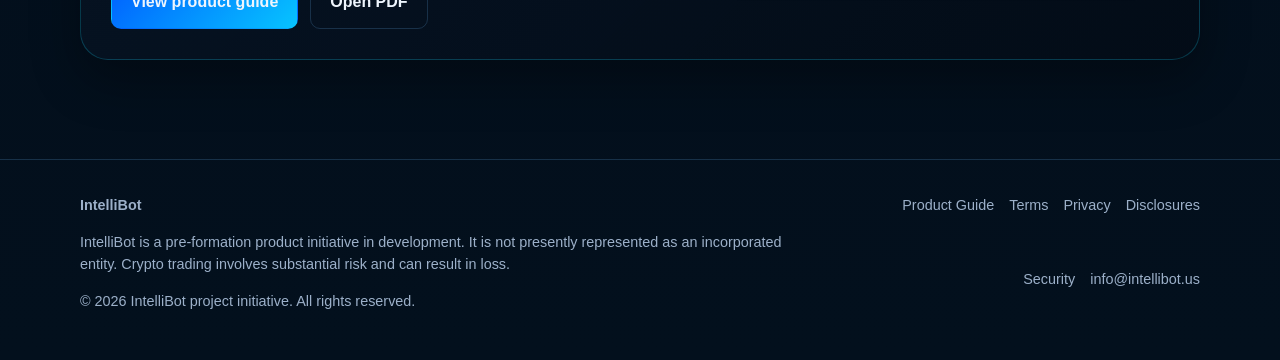
==== commit 3ce02bd7: "20260618_2154 20260618_2154" ====
--- a/index.html
+++ b/index.html
@@ -20,6 +20,7 @@
     </button>
     <div class="links" id="site-navigation" data-mobile-nav>
       <a href="product/">Product</a>
+      <a href="documents/">Guide</a>
       <a href="interface/">Interface</a>
       <a href="roadmap/">Roadmap</a>
       <a href="trust/">Trust &amp; Safety</a>
@@ -84,6 +85,22 @@
   <div class="panel elevated"><div class="kicker">Planned beta</div><h2>Controlled beta interest will come later.</h2><p>A future beta-interest process is planned only after product-security, onboarding, risk-disclosure, and privacy controls are ready for public use. No beta enrollment is active on this interim website.</p></div>
  </div>
 </section>
+
+<section>
+ <div class="wrap split-panel">
+  <div>
+    <div class="kicker">Public reference</div>
+    <h2>Download the <span>Public Product Information Guide</span>.</h2>
+    <p>The guide provides a deeper Phase 0 Alpha explanation of IntelliBot's scope, operating model, roadmap, workflow, proof gates, security posture, and public-facing boundaries for customers, early testers, design partners, and interested stakeholders.</p>
+    <div class="actions"><a class="btn primary" href="documents/">View product guide</a><a class="btn" href="documents/IntelliBot_Public_Product_Information_Guide_Phase0_Alpha.pdf" target="_blank" rel="noopener">Open PDF</a></div>
+  </div>
+  <div class="panel elevated">
+    <h3>Publication boundary</h3>
+    <p>The guide is informational only. It is not investment advice, not a performance claim, not a beta invitation, and not a securities offering.</p>
+  </div>
+ </div>
+</section>
+
 </main>
 <footer>
  <div class="wrap footer-grid">
@@ -92,7 +109,7 @@
    <p>IntelliBot is a pre-formation product initiative in development. It is not presently represented as an incorporated entity. Crypto trading involves substantial risk and can result in loss.</p>
    <p>© 2026 IntelliBot project initiative. All rights reserved.</p>
   </div>
-  <div class="footer-links"><a href="terms/">Terms</a><a href="privacy/">Privacy</a><a href="disclosures/">Disclosures</a><a href="trust/">Security</a><a href="mailto:info@intellibot.us">info@intellibot.us</a></div>
+  <div class="footer-links"><a href="documents/">Product Guide</a><a href="terms/">Terms</a><a href="privacy/">Privacy</a><a href="disclosures/">Disclosures</a><a href="trust/">Security</a><a href="mailto:info@intellibot.us">info@intellibot.us</a></div>
  </div>
 </footer>
 <script src="assets/navigation.js" defer></script></body></html>
--- a/assets/style.css
+++ b/assets/style.css
@@ -653,3 +653,34 @@
   .lightbox-prev { left: 10px; }
   .lightbox-next { right: 10px; }
 }
+
+/* V7.2.2 defect hardening: keep every interface-gallery card uniform. */
+.gallery-enhanced .visual-panel,
+.gallery-enhanced .gallery-feature {
+  grid-column: auto !important;
+}
+.gallery-enhanced .gallery-trigger,
+.gallery-enhanced .concept-image {
+  width: 100%;
+}
+
+/* V7.3 rebuilt interface image hardening: SVG gallery assets render uniformly. */
+.gallery-enhanced .visual-panel,
+.gallery-enhanced .gallery-feature {
+  grid-column: auto !important;
+}
+.gallery-enhanced .concept-image {
+  aspect-ratio: 16 / 9;
+  object-fit: cover;
+  object-position: center;
+}
+/* V7.4 user-supplied interface image hardening: gallery assets render uniformly. */
+.gallery-enhanced .visual-panel,
+.gallery-enhanced .gallery-feature {
+  grid-column: auto !important;
+}
+.gallery-enhanced .concept-image {
+  aspect-ratio: 16 / 9;
+  object-fit: cover;
+  object-position: center;
+}
